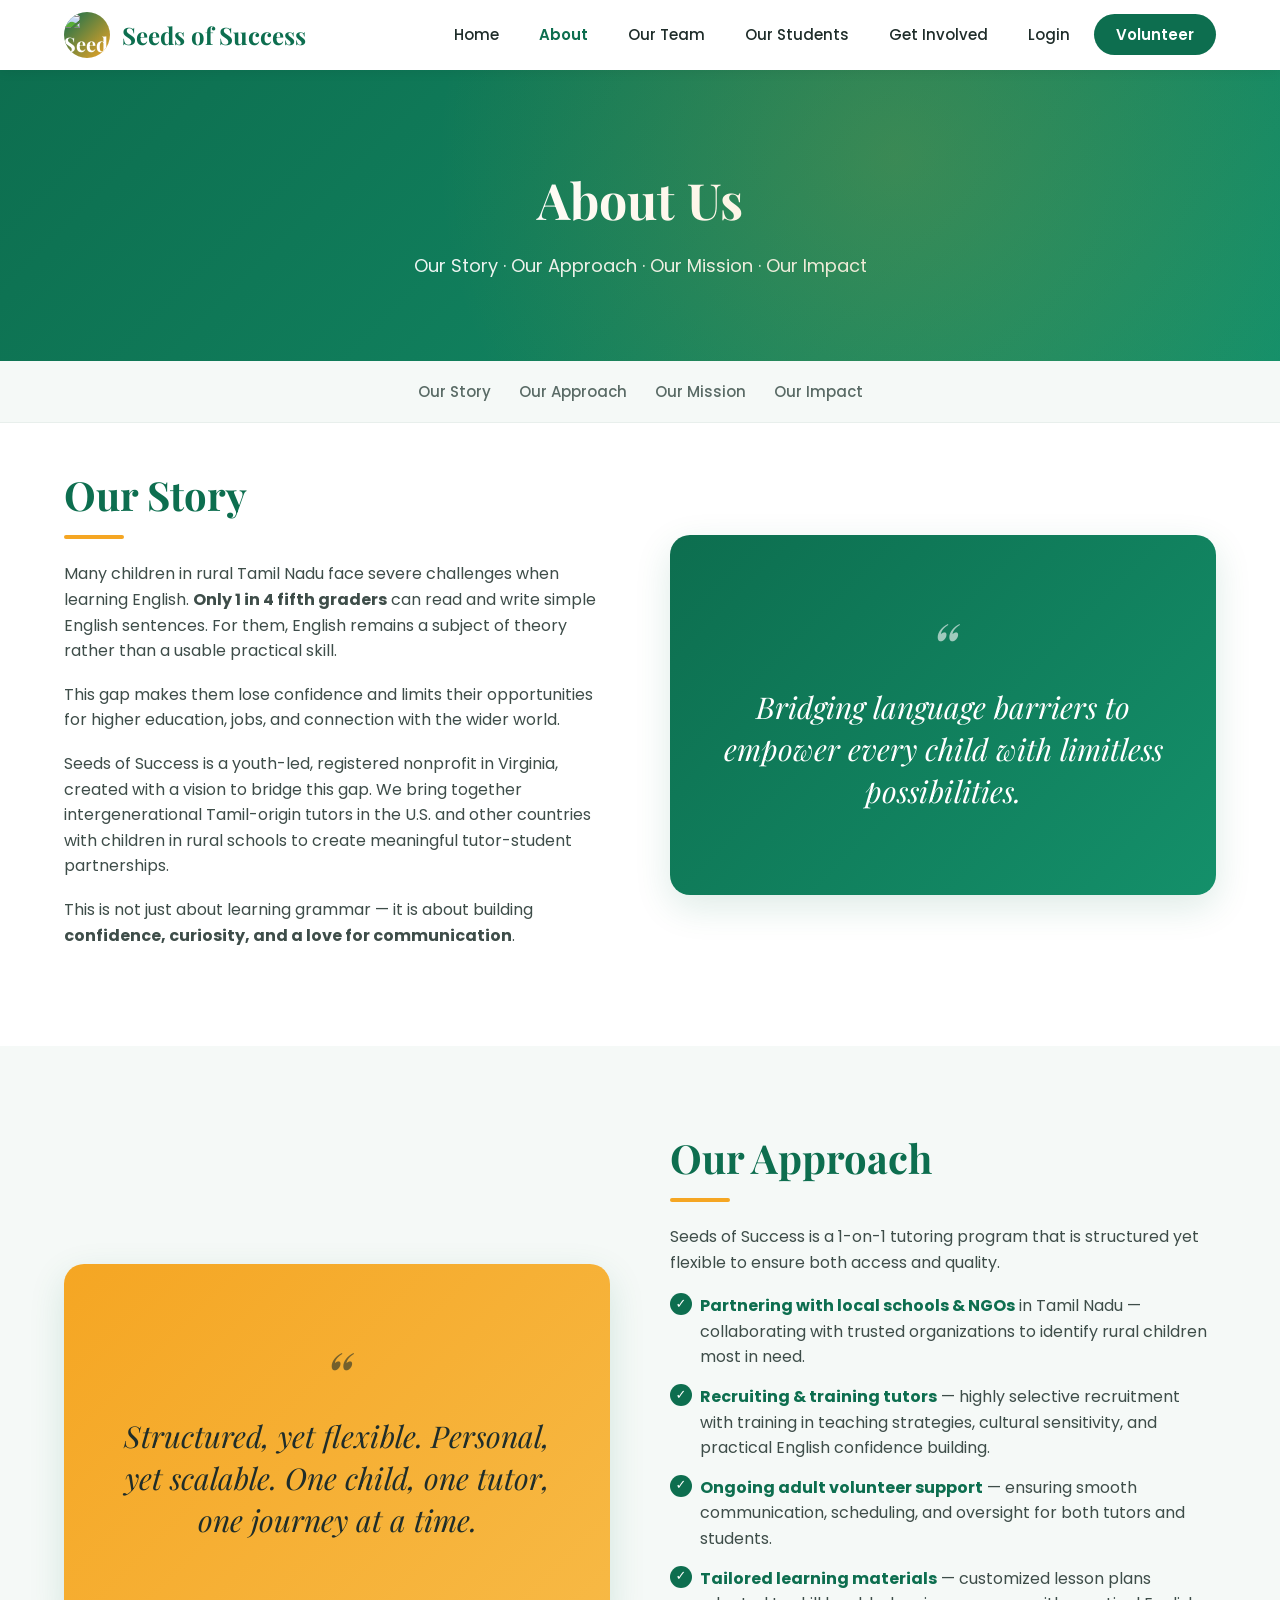
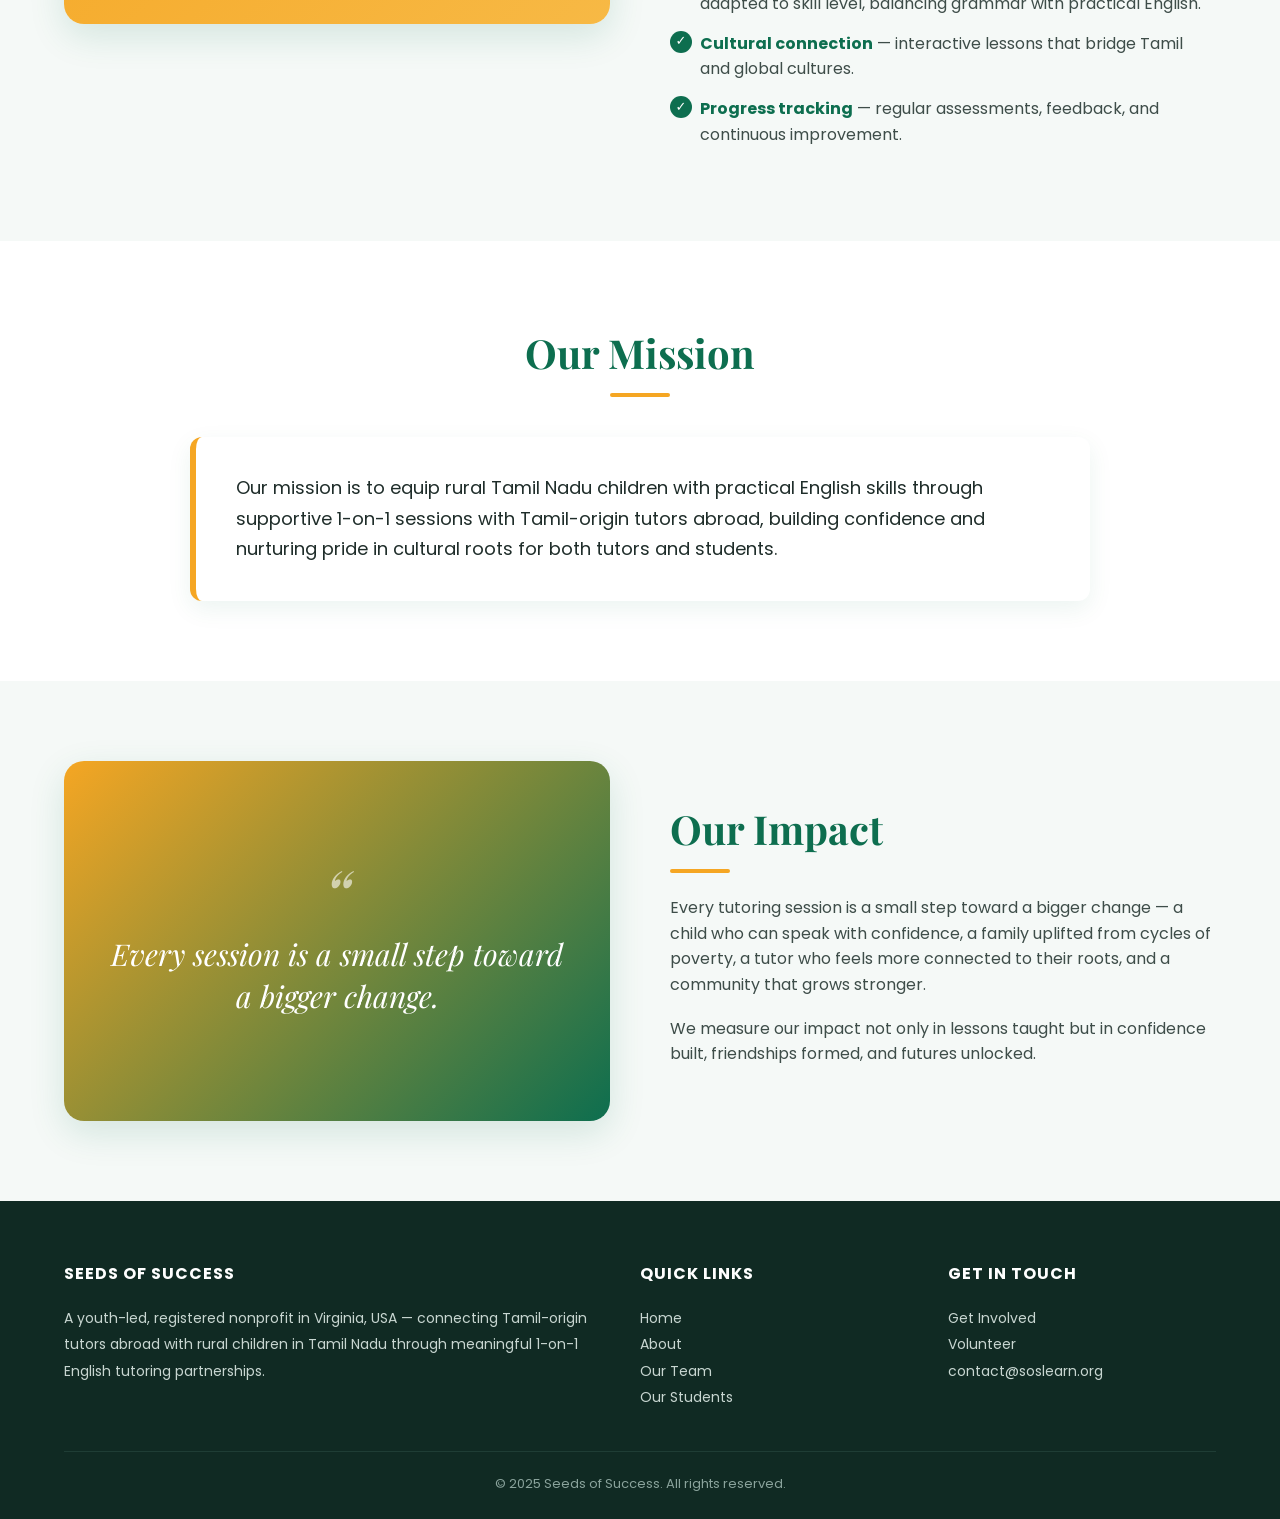
==== about.html @ 5fe18512 "Refactor CSS structure and improve responsive UI" ====
<!DOCTYPE html>
<html lang="en">
<head>
  <meta charset="UTF-8" />
  <meta name="viewport" content="width=device-width, initial-scale=1.0" />
  <link rel="icon" type="image/jpeg" href="Images/SeedsOfSuccess_pic.jpeg" />
  <title>About | Seeds of Success</title>
  <link rel="preconnect" href="https://fonts.googleapis.com" />
  <link rel="preconnect" href="https://fonts.gstatic.com" crossorigin />
  <link href="https://fonts.googleapis.com/css2?family=Playfair+Display:wght@600;700&family=Poppins:wght@300;400;500;600;700&display=swap" rel="stylesheet" />

  <link rel="stylesheet" href="css/common.css" />
  <link rel="stylesheet" href="css/about.css" /></head>

<body>

  <!-- ============== HEADER ============== -->
  <header class="site-header">
    <div class="container nav-wrap">
      <a href="index.html" class="brand">
        <img src="Images/SeedsOfSuccess_pic.jpeg" alt="Seeds of Success logo" class="brand-mark" />
        <span>Seeds of Success</span>
      </a>
      <button class="hamburger" id="hamburger" aria-label="Open menu">
        <span></span><span></span><span></span>
      </button>
      <ul class="nav-links" id="navLinks">
        <li><a href="index.html">Home</a></li>
        <li><a href="about.html" class="active">About</a></li>
        <li><a href="ourteam.html">Our Team</a></li>
        <li><a href="ourstudents.html">Our Students</a></li>
        <li><a href="getinvolved.html">Get Involved</a></li>
        <li><a href="login.html">Login</a></li>
        <li><a href="volunteer.html" class="nav-cta">Volunteer</a></li>
      </ul>
    </div>
  </header>

  <!-- ============== PAGE HERO ============== -->
  <section class="page-hero">
    <div class="container page-hero-inner">
      <h1>About Us</h1>
      <p>Our Story · Our Approach · Our Mission · Our Impact</p>
    </div>
  </section>

  <!-- ============== QUICK NAV ============== -->
  <nav class="quick-links">
  <ul>
    <li><a href="#story">Our Story</a></li>
    <li><a href="#approach">Our Approach</a></li>
    <li><a href="#mission">Our Mission</a></li>
    <li><a href="#impact">Our Impact</a></li>
  </ul>
</nav>

  <!-- ============== OUR STORY ============== -->
  <section class="section" id="story">
    <div class="container">
      <div class="section-grid">
        <div class="section-content">
          <h2>Our Story</h2>
          <div class="lead"></div>
          <p>Many children in rural Tamil Nadu face severe challenges when learning English. <strong>Only 1 in 4 fifth graders</strong> can read and write simple English sentences. For them, English remains a subject of theory rather than a usable practical skill.</p>
          <p>This gap makes them lose confidence and limits their opportunities for higher education, jobs, and connection with the wider world.</p>
          <p>Seeds of Success is a youth-led, registered nonprofit in Virginia, created with a vision to bridge this gap. We bring together intergenerational Tamil-origin tutors in the U.S. and other countries with children in rural schools to create meaningful tutor-student partnerships.</p>
          <p>This is not just about learning grammar — it is about building <strong>confidence, curiosity, and a love for communication</strong>.</p>
        </div>
        <div class="section-visual visual-story">
          <div class="quote">Bridging language barriers to empower every child with limitless possibilities.</div>
        </div>
      </div>
    </div>
  </section>

  <!-- ============== OUR APPROACH ============== -->
  <section class="section section-soft" id="approach">
    <div class="container">
      <div class="section-grid reverse">
        <div class="section-content">
          <h2>Our Approach</h2>
          <div class="lead"></div>
          <p>Seeds of Success is a 1-on-1 tutoring program that is structured yet flexible to ensure both access and quality.</p>
          <ul>
            <li><strong>Partnering with local schools & NGOs</strong> in Tamil Nadu — collaborating with trusted organizations to identify rural children most in need.</li>
            <li><strong>Recruiting & training tutors</strong> — highly selective recruitment with training in teaching strategies, cultural sensitivity, and practical English confidence building.</li>
            <li><strong>Ongoing adult volunteer support</strong> — ensuring smooth communication, scheduling, and oversight for both tutors and students.</li>
            <li><strong>Tailored learning materials</strong> — customized lesson plans adapted to skill level, balancing grammar with practical English.</li>
            <li><strong>Cultural connection</strong> — interactive lessons that bridge Tamil and global cultures.</li>
            <li><strong>Progress tracking</strong> — regular assessments, feedback, and continuous improvement.</li>
          </ul>
        </div>
        <div class="section-visual visual-approach">
          <div class="quote">Structured, yet flexible. Personal, yet scalable. One child, one tutor, one journey at a time.</div>
        </div>
      </div>
    </div>
  </section>

  <!-- ============== OUR MISSION ============== -->
  <section class="section" id="mission">
    <div class="container">
      <div style="text-align:center; margin-bottom: 40px;">
        <h2 style="font-family: 'Playfair Display', serif; font-size: clamp(28px, 4vw, 40px); color:#0d6e4f; margin-bottom: 8px;">Our Mission</h2>
        <div style="width:60px; height:4px; background:#f5a623; border-radius:2px; margin: 0 auto 22px;"></div>
      </div>
      <div class="mission-box">
        <p>Our mission is to equip rural Tamil Nadu children with practical English skills through supportive 1-on-1 sessions with Tamil-origin tutors abroad, building confidence and nurturing pride in cultural roots for both tutors and students.</p>
      </div>
    </div>
  </section>

  <!-- ============== OUR IMPACT ============== -->
  <section class="section section-soft" id="impact">
    <div class="container">
      <div class="section-grid">
        <div class="section-visual visual-impact">
          <div class="quote">Every session is a small step toward a bigger change.</div>
        </div>
        <div class="section-content">
          <h2>Our Impact</h2>
          <div class="lead"></div>
          <p>Every tutoring session is a small step toward a bigger change — a child who can speak with confidence, a family uplifted from cycles of poverty, a tutor who feels more connected to their roots, and a community that grows stronger.</p>
          <p>We measure our impact not only in lessons taught but in confidence built, friendships formed, and futures unlocked.</p>
        </div>
      </div>
    </div>
  </section>

  <!-- ============== FOOTER ============== -->
  <footer class="site-footer">
    <div class="container">
      <div class="footer-grid">
        <div>
          <h4>Seeds of Success</h4>
          <p>A youth-led, registered nonprofit in Virginia, USA — connecting Tamil-origin tutors abroad with rural children in Tamil Nadu through meaningful 1-on-1 English tutoring partnerships.</p>
        </div>
        <div>
          <h4>Quick Links</h4>
          <ul>
            <li><a href="index.html">Home</a></li>
            <li><a href="about.html">About</a></li>
            <li><a href="ourteam.html">Our Team</a></li>
            <li><a href="ourstudents.html">Our Students</a></li>
          </ul>
        </div>
        <div>
          <h4>Get In Touch</h4>
          <ul>
            <li><a href="getinvolved.html">Get Involved</a></li>
            <li><a href="volunteer.html">Volunteer</a></li>
            <li><a href="mailto:contact@soslearn.org">contact@soslearn.org</a></li>
          </ul>
        </div>
      </div>
      <div class="footer-bottom">
        © 2025 Seeds of Success. All rights reserved.
      </div>
    </div>
  </footer>

  <script src="js/common.js"></script>

</body>
</html>
---- css/common.css ----
/* ============================================================
   Seeds of Success — Common CSS
   Shared reset, typography, layout, navbar, footer, buttons,
   forms, animations and responsive navigation.
   ============================================================ */

/* Reset & base */
* { margin: 0; padding: 0; box-sizing: border-box; }
html { scroll-behavior: smooth; }
body {
  margin: 0;
  padding-top: 70px;
  font-family: 'Poppins', system-ui, -apple-system, sans-serif;
  color: #1f2d2a;
  background: #ffffff;
  line-height: 1.6;
  -webkit-font-smoothing: antialiased;
  /*animation: pageFadeIn 0.35s ease both;*/
}
img { max-width: 100%; display: block; }
a { text-decoration: none; color: inherit; }
button, input, select, textarea { font-family: inherit; }

/* Layout */
.container {
  width: 100%;
  max-width: 1200px;
  margin: 0 auto;
  padding: 0 24px;
}
.section { padding: 80px 0; }
.section-soft { background: #f5f9f7; }
.two-col { display: grid; grid-template-columns: 1fr 1fr; gap: 24px; }

/* Section titles */
.section-title,
.role-title {
  text-align: center;
  margin-bottom: 50px;
}
.section-title h2,
.role-title h2 {
  font-family: 'Playfair Display', serif;
  font-size: clamp(28px, 4vw, 40px);
  color: #0d6e4f;
  margin-bottom: 12px;
}
.section-title p,
.role-title p {
  color: #5a6b66;
  max-width: 600px;
  margin: 0 auto;
  font-size: 17px;
}
.section-title::after,
.role-title::after {
  content: "";
  display: block;
  width: 60px;
  height: 4px;
  background: #f5a623;
  margin: 18px auto 0;
  border-radius: 2px;
}

/* Fixed header / navbar */
.site-header {
  position: fixed !important;
  top: 0;
  left: 0;
  right: 0;
  width: 100%;
  height: 70px;
  z-index: 9999;
  background: #ffffff;
  box-shadow: 0 2px 12px rgba(0, 0, 0, 0.06);
}
.nav-wrap {
  height: 70px;
  display: flex;
  align-items: center;
  justify-content: space-between;
}
.brand {
  display: flex;
  align-items: center;
  gap: 12px;
  font-family: 'Playfair Display', serif;
  font-weight: 700;
  font-size: 24px;
  color: #0d6e4f;
}
.brand-mark {
  width: 46px;
  height: 46px;
  border-radius: 50%;
  background: linear-gradient(135deg, #0d6e4f, #f5a623);
  display: flex;
  align-items: center;
  justify-content: center;
  color: #fff;
  font-size: 20px;
  font-weight: 700;
  object-fit: cover;
}
.nav-links {
  display: flex;
  gap: 8px;
  list-style: none;
  align-items: center;
}
.nav-links a {
  padding: 10px 16px;
  font-weight: 500;
  font-size: 15px;
  color: #1f2d2a;
  border-radius: 8px;
  transition: all 0.25s ease;
}
.nav-links a:hover { background: #f5f9f7; color: #0d6e4f; }
.nav-links a.active { color: #0d6e4f; font-weight: 600; }
.nav-cta {
  background: #0d6e4f;
  color: #fff !important;
  padding: 10px 22px !important;
  border-radius: 30px !important;
  font-weight: 600 !important;
}
.nav-cta:hover { background: #0a5239 !important; color: #fff !important; }

/* Hamburger */
.hamburger {
  display: none;
  flex-direction: column;
  gap: 5px;
  background: none;
  border: none;
  cursor: pointer;
  padding: 8px;
}
.hamburger span {
  display: block;
  width: 26px;
  height: 3px;
  background: #0d6e4f;
  border-radius: 2px;
  transition: all 0.3s ease;
}
.hamburger.open span:nth-child(1) { transform: translateY(8px) rotate(45deg); }
.hamburger.open span:nth-child(2) { opacity: 0; }
.hamburger.open span:nth-child(3) { transform: translateY(-8px) rotate(-45deg); }

/* Buttons */
.btn {
  display: inline-block;
  padding: 14px 32px;
  border-radius: 30px;
  font-weight: 600;
  font-size: 15px;
  transition: all 0.25s ease;
  border: none;
  cursor: pointer;
}

.btn-dark { background: #0d6e4f; color: #fff; }
.btn-dark:hover { background: #0a5239; transform: translateY(-2px); }
.btn-amber { background: #f5a623; color: #1f2d2a; }
.btn-amber:hover { background: #e29515; transform: translateY(-2px); }
.btn-donate { background: #f5a623; color: #1f2d2a; padding: 14px 36px; border-radius: 30px; font-weight: 600; font-size: 15px; border: none; cursor: pointer; transition: all 0.25s ease; }
.btn-donate:hover { background: #e29515; transform: translateY(-2px); }
.btn-donate-outline { background: transparent; color: #0d6e4f; border: 2px solid #0d6e4f; padding: 12px 32px; border-radius: 30px; font-weight: 600; font-size: 15px; cursor: pointer; transition: all 0.25s ease; font-family: inherit; }
.btn-donate-outline:hover { background: #0d6e4f; color: #fff; }
.btn.back-home { display: inline-block; text-decoration: none; text-align: center; }

/* Forms */
.form-group { margin-bottom: 18px; }
.form-group label,
.vol-group label {
  display: block;
  font-size: 14px;
  font-weight: 500;
  color: #1f2d2a;
  margin-bottom: 6px;
}
.form-group input,
.form-group select,
.form-group textarea,
.vol-group input,
.vol-group select,
.vol-group textarea {
  width: 100%;
  padding: 12px 14px;
  border: 1.5px solid #d8e2dd;
  border-radius: 10px;
  font-size: 15px;
  font-family: inherit;
  color: #1f2d2a;
  background: #ffffff;
  transition: all 0.2s ease;
}
.form-group textarea,
.vol-group textarea { min-height: 90px; resize: vertical; }
.form-group input:focus,
.form-group select:focus,
.form-group textarea:focus,
.vol-group input:focus,
.vol-group select:focus,
.vol-group textarea:focus {
  outline: none;
  border-color: #0d6e4f;
  box-shadow: 0 0 0 3px rgba(13,110,79,0.10);
}
.form-row,
.vol-row { display: grid; grid-template-columns: 1fr 1fr; gap: 14px; }
.note {
  background: #fff8eb;
  border-left: 4px solid #f5a623;
  padding: 12px 16px;
  border-radius: 8px;
  font-size: 14px;
  color: #5a4a25;
  margin: 16px 0;
}

/* Page hero */
.page-hero {
  background: linear-gradient(135deg, #0d6e4f, #14906a);
  color: #fff;
  padding: 90px 0 80px;
  text-align: center;
  position: relative;
  overflow: hidden;
}
.page-hero::after {
  content: "";
  position: absolute;
  inset: 0;
  background: radial-gradient(circle at 70% 30%, rgba(245,166,35,0.18), transparent 50%);
}
.page-hero-inner { position: relative; }
.page-hero h1 {
  font-family: 'Playfair Display', serif;
  font-size: clamp(34px, 5vw, 50px);
  margin-bottom: 12px;
}
.page-hero p { font-size: 18px; opacity: 0.92; }
section[id] { scroll-margin-top: 90px; }

/* Footer */
.site-footer {
  background: #102a23;
  color: #c8d6d1;
  padding: 60px 0 24px;
}
.footer-grid {
  display: grid;
  grid-template-columns: 2fr 1fr 1fr;
  gap: 40px;
  margin-bottom: 40px;
}
.footer-grid h4 {
  color: #fff;
  font-size: 16px;
  margin-bottom: 18px;
  letter-spacing: 1px;
  text-transform: uppercase;
}
.footer-grid p,
.footer-grid a,
.footer-grid li { font-size: 14px; line-height: 1.9; }
.footer-grid a:hover { color: #f5a623; }
.footer-grid ul { list-style: none; }
.footer-bottom {
  border-top: 1px solid #1f3d35;
  padding-top: 22px;
  text-align: center;
  font-size: 13px;
  color: #8aa39c;
}

/* Animations */
body.is-leaving { animation: pageFadeOut 0.25s ease forwards; }
@keyframes pageFadeIn {
  from { opacity: 0; transform: translateY(6px); }
  to   { opacity: 1; transform: translateY(0); }
}
@keyframes pageFadeOut {
  from { opacity: 1; transform: translateY(0); }
  to   { opacity: 0; transform: translateY(-6px); }
}
@media (prefers-reduced-motion: reduce) {
  body, body.is-leaving { animation: none !important; }
}

/* Responsive common */
@media (max-width: 992px) {
  .hamburger { display: flex; }
  .nav-links {
    position: fixed;
    top: 70px;
    right: -100%;
    width: 280px;
    height: calc(100vh - 70px);
    background: #ffffff;
    box-shadow: -5px 0 20px rgba(0,0,0,0.1);
    display: flex;
    flex-direction: column;
    align-items: flex-start;
    gap: 0;
    padding: 20px;
    transition: right 0.35s ease;
    z-index: 9998;
  }
  .nav-links.active,
  .nav-links.show { right: 0; }
  .nav-links li { width: 100%; }
  .nav-links a {
    display: block;
    width: 100%;
    padding: 14px 10px;
    border-bottom: 1px solid #eee;
  }
  .nav-cta { margin-top: 15px; text-align: center; }
  .footer-grid { grid-template-columns: 1fr 1fr; }
  .two-col { grid-template-columns: 1fr; }
}
@media (max-width: 768px) {
  .footer-grid { grid-template-columns: 1fr; text-align: center; }
  .form-row,
  .vol-row { grid-template-columns: 1fr; }
}


::view-transition-old(root),
::view-transition-new(root) {
    animation-duration: 450ms;
    animation-timing-function: cubic-bezier(.22, 1, .36, 1);
}

::view-transition-old(root) {
    animation-name: fade-out;
}

::view-transition-new(root) {
    animation-name: fade-in;
}

@keyframes fade-out {
    from {
        opacity: 1;
        transform: translateY(0);
    }
    to {
        opacity: 0;
        transform: translateY(-12px);
    }
}

@keyframes fade-in {
    from {
        opacity: 0;
        transform: translateY(12px);
    }
    to {
        opacity: 1;
        transform: translateY(0);
    }
}

@media (max-width: 1200px) {

  .nav-wrap{
      height:70px;
  }

  .brand{
      display:flex;
      align-items:center;
      gap:10px;
      flex:1;
      min-width:0;
  }

  .brand-mark{
      width:42px;
      height:42px;
      flex-shrink:0;
  }

  .brand span{
      font-size:18px;
      font-weight:700;
      white-space:nowrap;
      overflow:hidden;
      text-overflow:ellipsis;
      line-height:1;
  }

  .hamburger{
      margin-left:12px;
      flex-shrink:0;
  }

}
---- css/about.css ----
/* ============================================================
   Seeds of Success — about.css
   Page-specific styles only
   ============================================================ */

/* Quick links bar */
.quick-links {
  background: #f5f9f7;
  border-bottom: 1px solid #e8efec;
  position: sticky;
  top: 70px;
  z-index: 999;
  overflow-x: auto;
  overflow-y: hidden;
  scrollbar-width: none;
}

.quick-links::-webkit-scrollbar {
  display: none;
}

.quick-links ul {
  display: flex;
  align-items: center;
  justify-content: center;
  gap: 28px;
  list-style: none;
  padding: 18px 24px;
  min-width: max-content;
}

.quick-links a {
  font-weight: 500;
  color: #5a6b66;
  transition: color 0.2s;
  font-size: 15px;
  white-space: nowrap;
}

.quick-links a:hover {
  color: #0d6e4f;
}

/* Story spacing */
#story {
  padding-top: 40px !important;
  margin-top: 0 !important;
}

/* Grid sections */
.section-grid {
  display: grid;
  grid-template-columns: 1fr 1fr;
  gap: 60px;
  align-items: center;
}

.section-grid.reverse {
  direction: rtl;
}

.section-grid.reverse > * {
  direction: ltr;
}

.section-content h2 {
  font-family: "Playfair Display", serif;
  font-size: clamp(28px, 4vw, 40px);
  color: #0d6e4f;
  margin-bottom: 8px;
}

.section-content .lead {
  width: 60px;
  height: 4px;
  background: #f5a623;
  border-radius: 2px;
  margin-bottom: 22px;
}

.section-content p {
  color: #3e4d49;
  font-size: 16px;
  margin-bottom: 18px;
}

.section-content ul {
  list-style: none;
  margin-top: 16px;
}

.section-content ul li {
  position: relative;
  padding-left: 30px;
  margin-bottom: 14px;
  color: #3e4d49;
}

.section-content ul li::before {
  content: "✓";
  position: absolute;
  left: 0;
  top: 0;
  color: #ffffff;
  background: #0d6e4f;
  width: 22px;
  height: 22px;
  border-radius: 50%;
  display: flex;
  align-items: center;
  justify-content: center;
  font-size: 13px;
  font-weight: 700;
}

.section-content ul li strong {
  color: #0d6e4f;
}

/* Visual blocks */
.section-visual {
  position: relative;
  border-radius: 20px;
  min-height: 360px;
  overflow: hidden;
  box-shadow: 0 12px 36px rgba(13, 110, 79, 0.14);
  display: flex;
  align-items: center;
  justify-content: center;
  color: #fff;
  text-align: center;
  padding: 40px;
}

.visual-story {
  background: linear-gradient(135deg, #0d6e4f, #14906a);
}

.visual-approach {
  background: linear-gradient(135deg, #f5a623, #f7b945);
  color: #1f2d2a;
}

.visual-mission {
  background: linear-gradient(135deg, #102a23, #0d6e4f);
}

.visual-impact {
  background: linear-gradient(135deg, #f5a623, #0d6e4f);
}

.section-visual .quote {
  font-family: "Playfair Display", serif;
  font-size: clamp(22px, 3vw, 30px);
  line-height: 1.4;
  font-style: italic;
}

.section-visual .quote::before {
  content: "“";
  display: block;
  font-size: 70px;
  line-height: 0.8;
  margin-bottom: 12px;
  opacity: 0.6;
}

/* Mission */
.mission-box {
  background: #ffffff;
  border-left: 6px solid #f5a623;
  padding: 36px 40px;
  border-radius: 12px;
  box-shadow: 0 8px 24px rgba(13, 110, 79, 0.08);
  max-width: 900px;
  margin: 0 auto;
}

.mission-box p {
  font-size: 18px;
  color: #1f2d2a;
  line-height: 1.7;
}

/* Tablet */
@media (max-width: 960px) {
  .section-grid {
    grid-template-columns: 1fr;
    gap: 40px;
  }

  .section-grid.reverse {
    direction: ltr;
  }
}

/* Mobile */
@media (max-width: 768px) {

  .quick-links {
    position: static !important;
    padding: 12px 0;
  }

  .quick-links ul {
    display: flex;
    flex-wrap: wrap;          /* <-- This is the important change */
    justify-content: center;
    gap: 12px 20px;
    padding: 0 16px;
    min-width: auto;
  }

  .quick-links a {
    font-size: 14px;
    white-space: nowrap;
  }

  #story {
    padding-top: 30px;
  }

  .mission-box {
    padding: 28px 22px;
  }
}
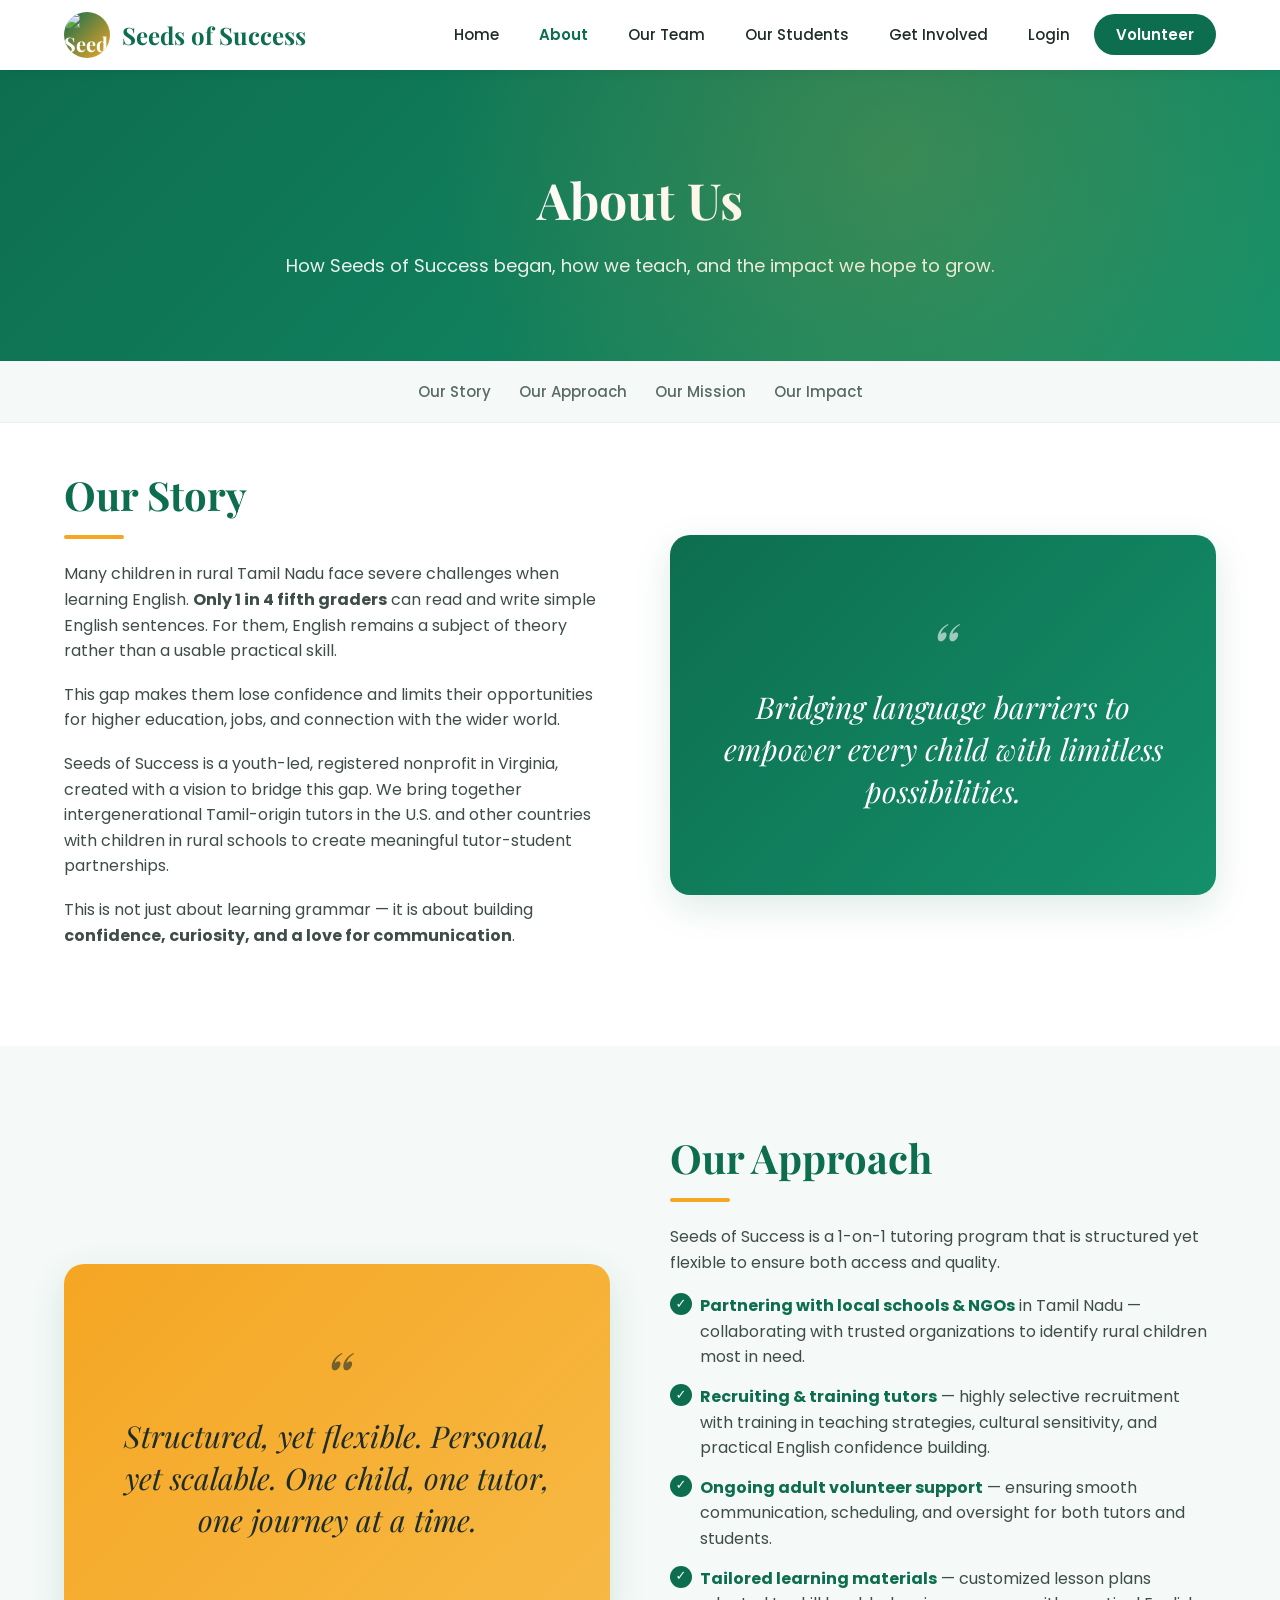
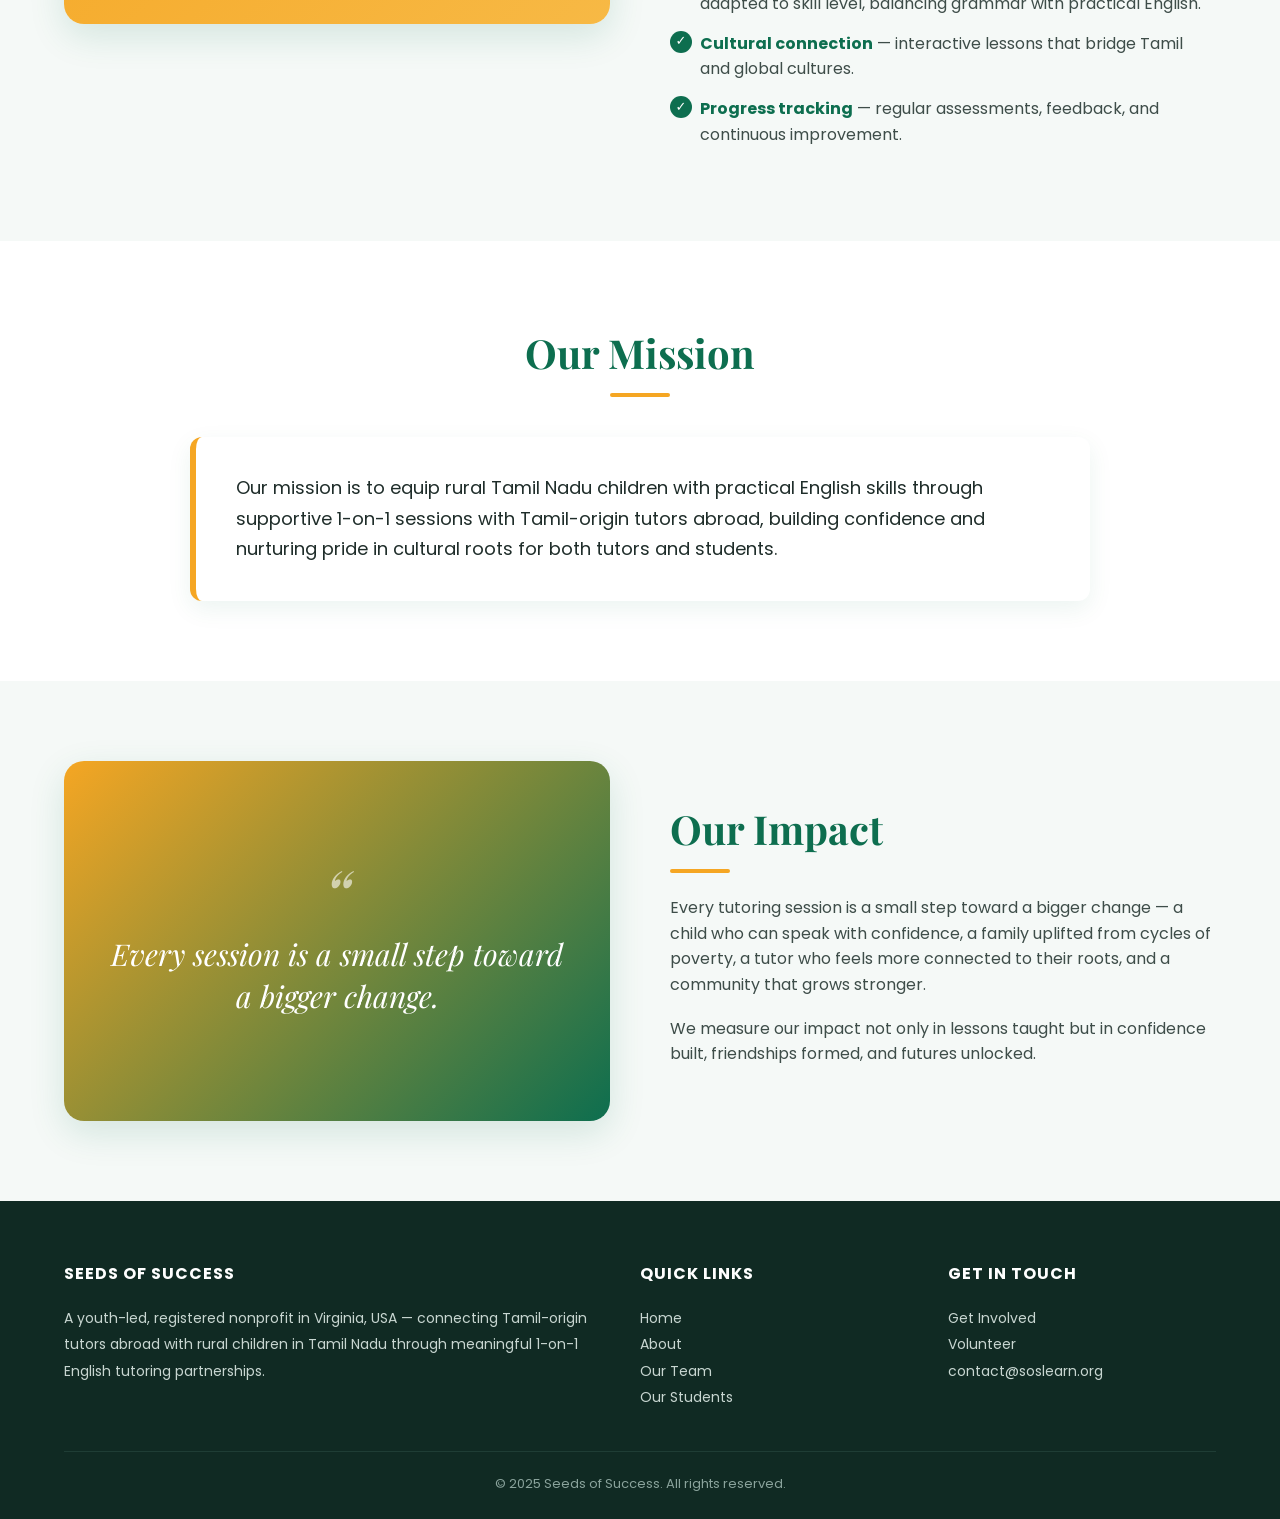
==== commit 27a3409e: "Fix Phase 1 QA test failures and validation issues" ====
--- a/about.html
+++ b/about.html
@@ -1,4 +1,4 @@
-<!DOCTYPE html>
+﻿<!DOCTYPE html>
 <html lang="en">
 <head>
   <meta charset="UTF-8" />
@@ -40,7 +40,7 @@
   <section class="page-hero">
     <div class="container page-hero-inner">
       <h1>About Us</h1>
-      <p>Our Story · Our Approach · Our Mission · Our Impact</p>
+      <p>How Seeds of Success began, how we teach, and the impact we hope to grow.</p>
     </div>
   </section>
 
@@ -161,5 +161,10 @@
 
   <script src="js/common.js"></script>
 
+
+<div class="page-loader" id="pageLoader">
+    <img src="Images/SeedsOfSuccess_pic.jpeg" alt="">
+    <div class="loader-spinner"></div>
+</div>
 </body>
 </html>
--- a/css/common.css
+++ b/css/common.css
@@ -401,4 +401,85 @@
       flex-shrink:0;
   }
 
+}
+
+.custom-alert {
+  position: fixed;
+  inset: 0;
+  background: rgba(0,0,0,0.55);
+  display: none;
+  align-items: center;
+  justify-content: center;
+  z-index: 999999;
+}
+
+.custom-alert.show {
+  display: flex;
+}
+
+.custom-alert-box {
+  background: #ffffff;
+  color: #1f2d2a;
+  width: 90%;
+  max-width: 420px;
+  padding: 28px;
+  border-radius: 18px;
+  text-align: center;
+  box-shadow: 0 15px 40px rgba(0,0,0,0.2);
+}
+
+.custom-alert-box p {
+  font-size: 16px;
+  margin-bottom: 22px;
+}
+
+.custom-alert-box button {
+  background: #0d6e4f;
+  color: #fff;
+  border: none;
+  padding: 10px 28px;
+  border-radius: 30px;
+  font-weight: 600;
+  cursor: pointer;
+}
+
+
+/* Loading Overlay */
+.page-loader {
+  position: fixed;
+  inset: 0;
+  background: rgba(255,255,255,0.95);
+  display: flex;
+  flex-direction: column;
+  justify-content: center;
+  align-items: center;
+  z-index: 999999;
+  opacity: 0;
+  visibility: hidden;
+  transition: .25s;
+}
+
+.page-loader.show {
+  opacity: 1;
+  visibility: visible;
+}
+
+.page-loader img {
+  width: 90px;
+  margin-bottom: 15px;
+}
+
+.loader-spinner {
+  width: 45px;
+  height: 45px;
+  border: 4px solid #dfe9e5;
+  border-top: 4px solid #0d6e4f;
+  border-radius: 50%;
+  animation: spin .8s linear infinite;
+}
+
+@keyframes spin {
+  to {
+    transform: rotate(360deg);
+  }
 }
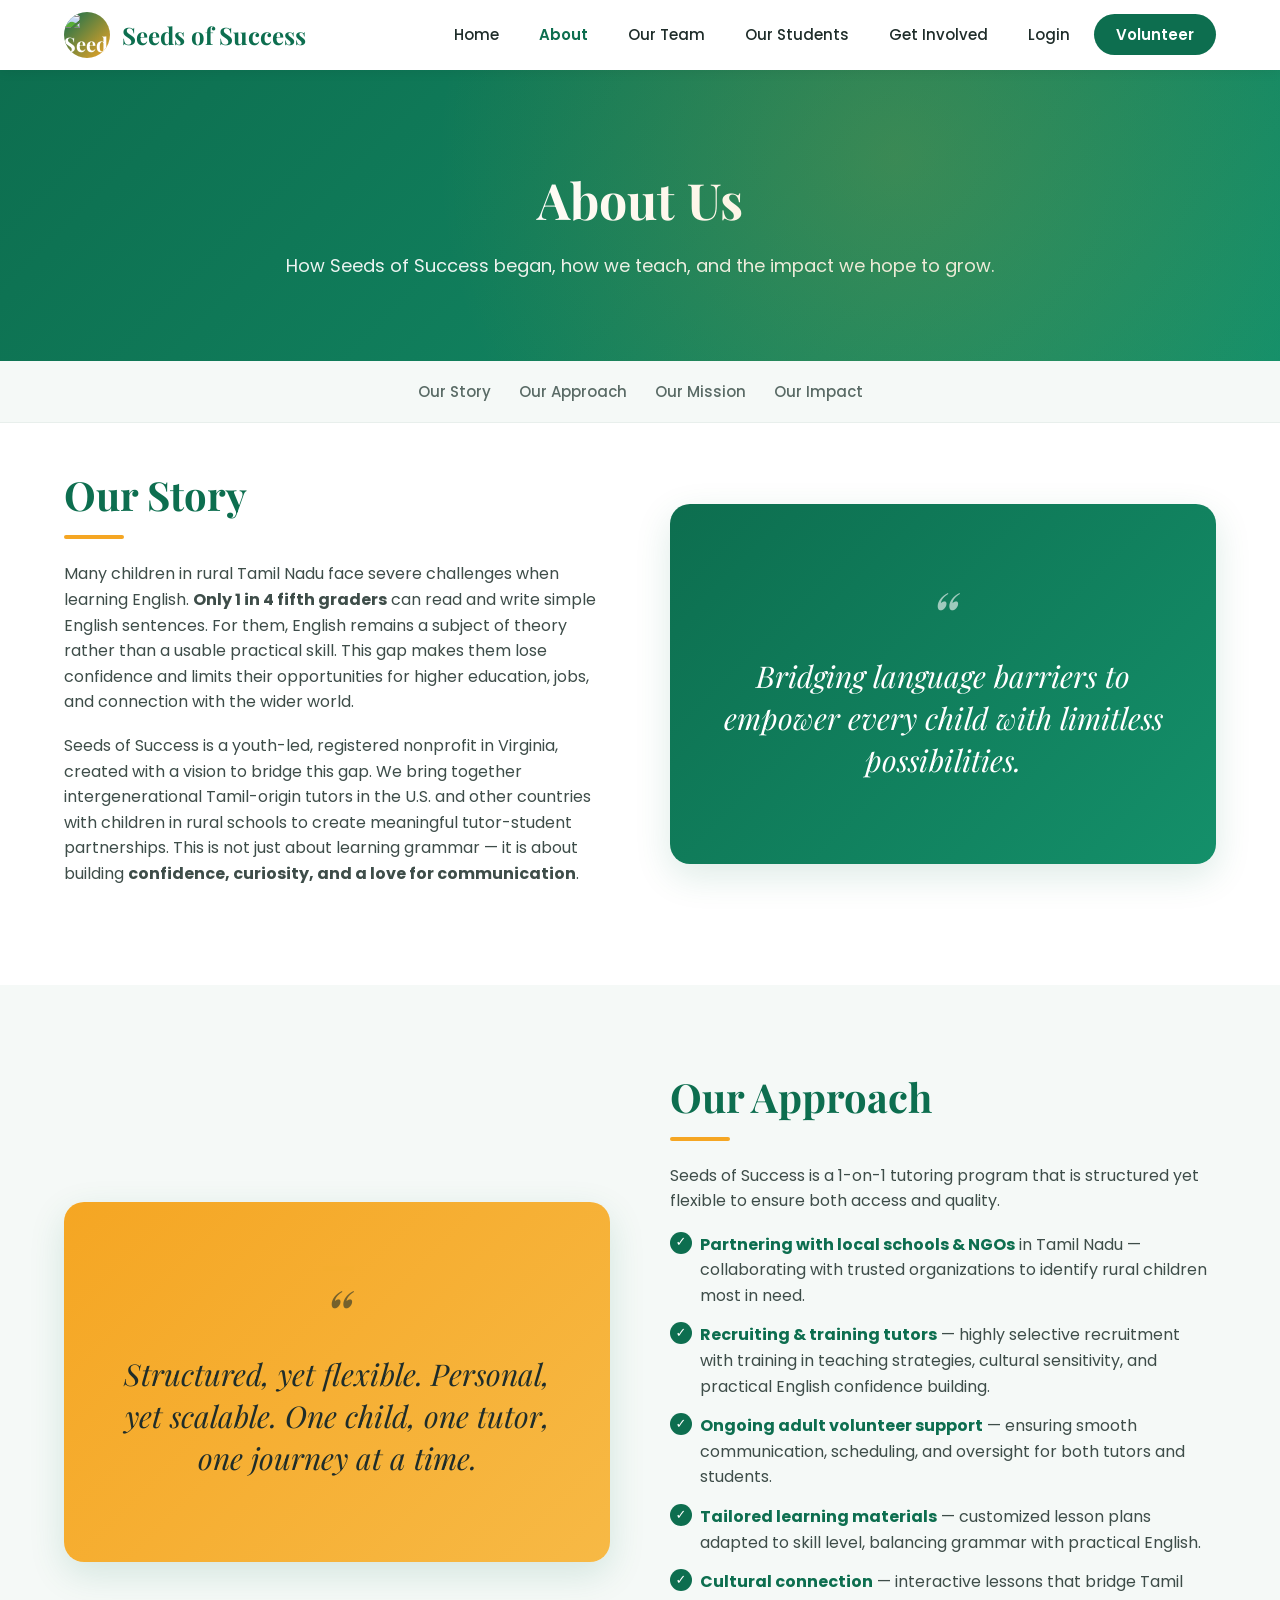
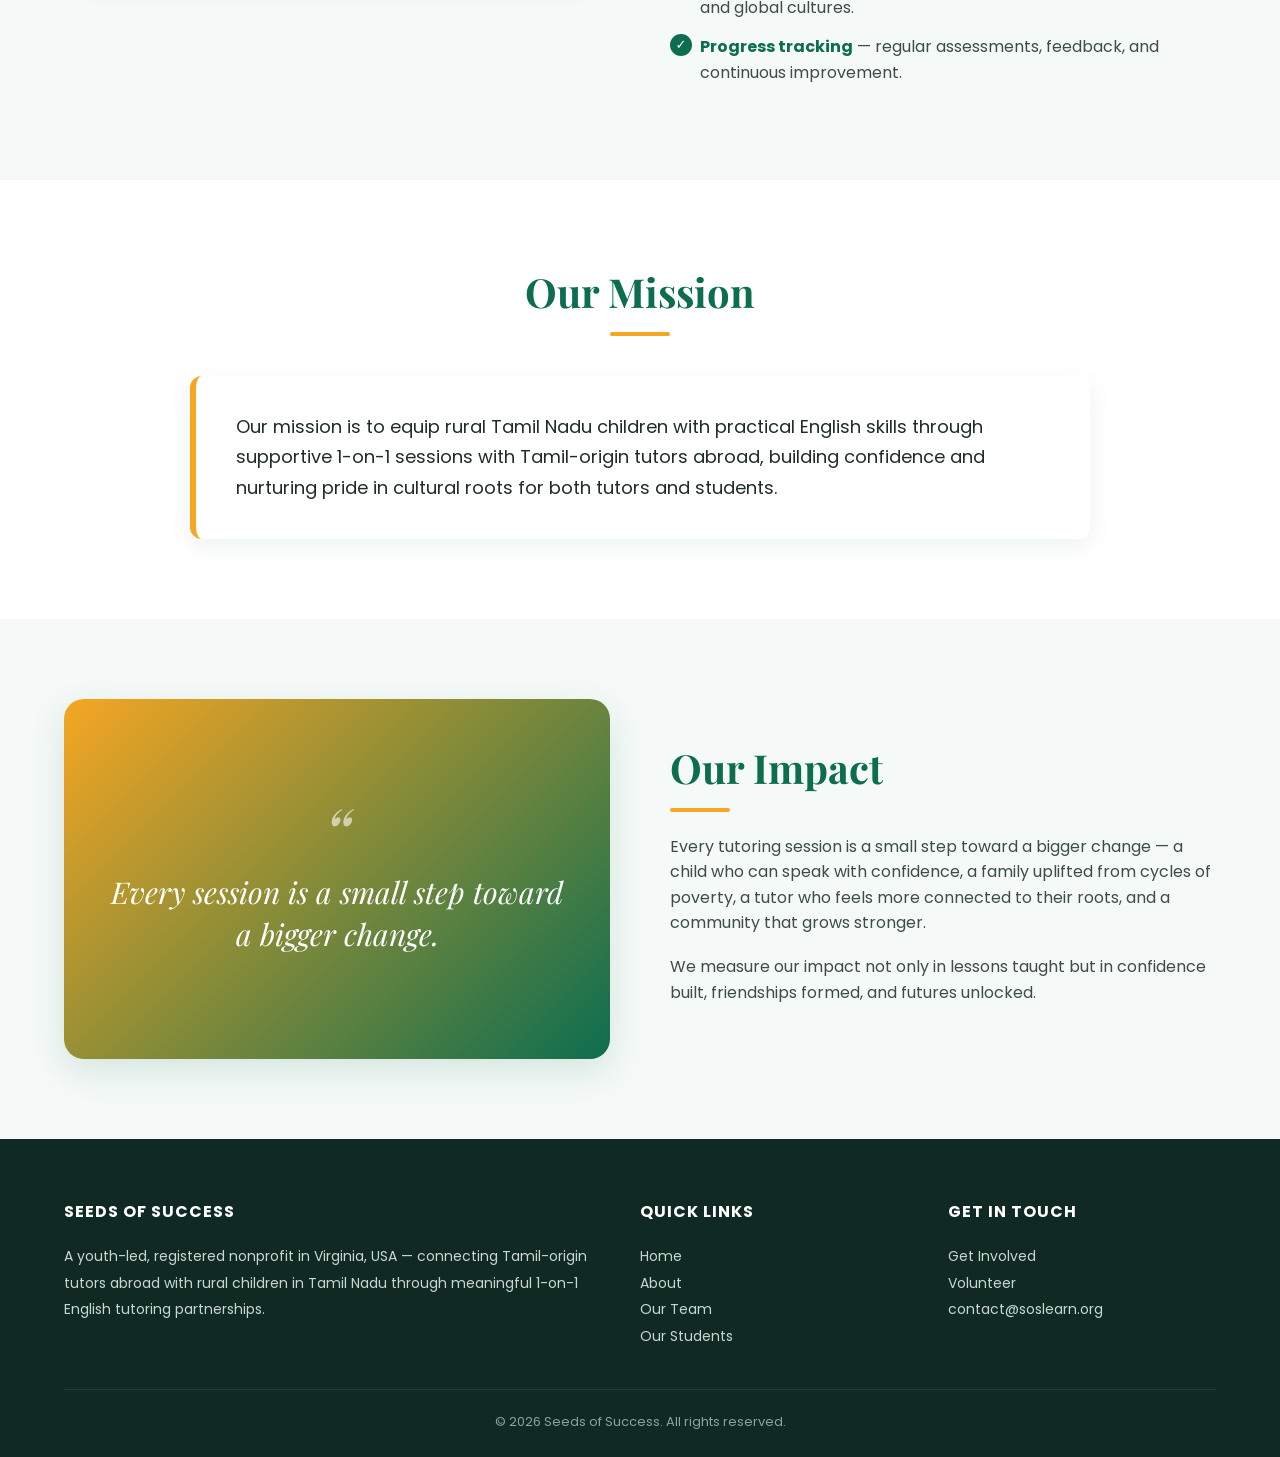
==== commit 42b8096d: "Volunteer n our story format changes" ====
--- a/about.html
+++ b/about.html
@@ -61,10 +61,10 @@
         <div class="section-content">
           <h2>Our Story</h2>
           <div class="lead"></div>
-          <p>Many children in rural Tamil Nadu face severe challenges when learning English. <strong>Only 1 in 4 fifth graders</strong> can read and write simple English sentences. For them, English remains a subject of theory rather than a usable practical skill.</p>
-          <p>This gap makes them lose confidence and limits their opportunities for higher education, jobs, and connection with the wider world.</p>
-          <p>Seeds of Success is a youth-led, registered nonprofit in Virginia, created with a vision to bridge this gap. We bring together intergenerational Tamil-origin tutors in the U.S. and other countries with children in rural schools to create meaningful tutor-student partnerships.</p>
-          <p>This is not just about learning grammar — it is about building <strong>confidence, curiosity, and a love for communication</strong>.</p>
+          <p>Many children in rural Tamil Nadu face severe challenges when learning English. <strong>Only 1 in 4 fifth graders</strong> can read and write simple English sentences. For them, English remains a subject of theory rather than a usable practical skill.
+           This gap makes them lose confidence and limits their opportunities for higher education, jobs, and connection with the wider world.</p>
+          <p>Seeds of Success is a youth-led, registered nonprofit in Virginia, created with a vision to bridge this gap. We bring together intergenerational Tamil-origin tutors in the U.S. and other countries with children in rural schools to create meaningful tutor-student partnerships.
+            This is not just about learning grammar — it is about building <strong>confidence, curiosity, and a love for communication</strong>.</p>
         </div>
         <div class="section-visual visual-story">
           <div class="quote">Bridging language barriers to empower every child with limitless possibilities.</div>
@@ -154,7 +154,7 @@
         </div>
       </div>
       <div class="footer-bottom">
-        © 2025 Seeds of Success. All rights reserved.
+        © 2026 Seeds of Success. All rights reserved.
       </div>
     </div>
   </footer>
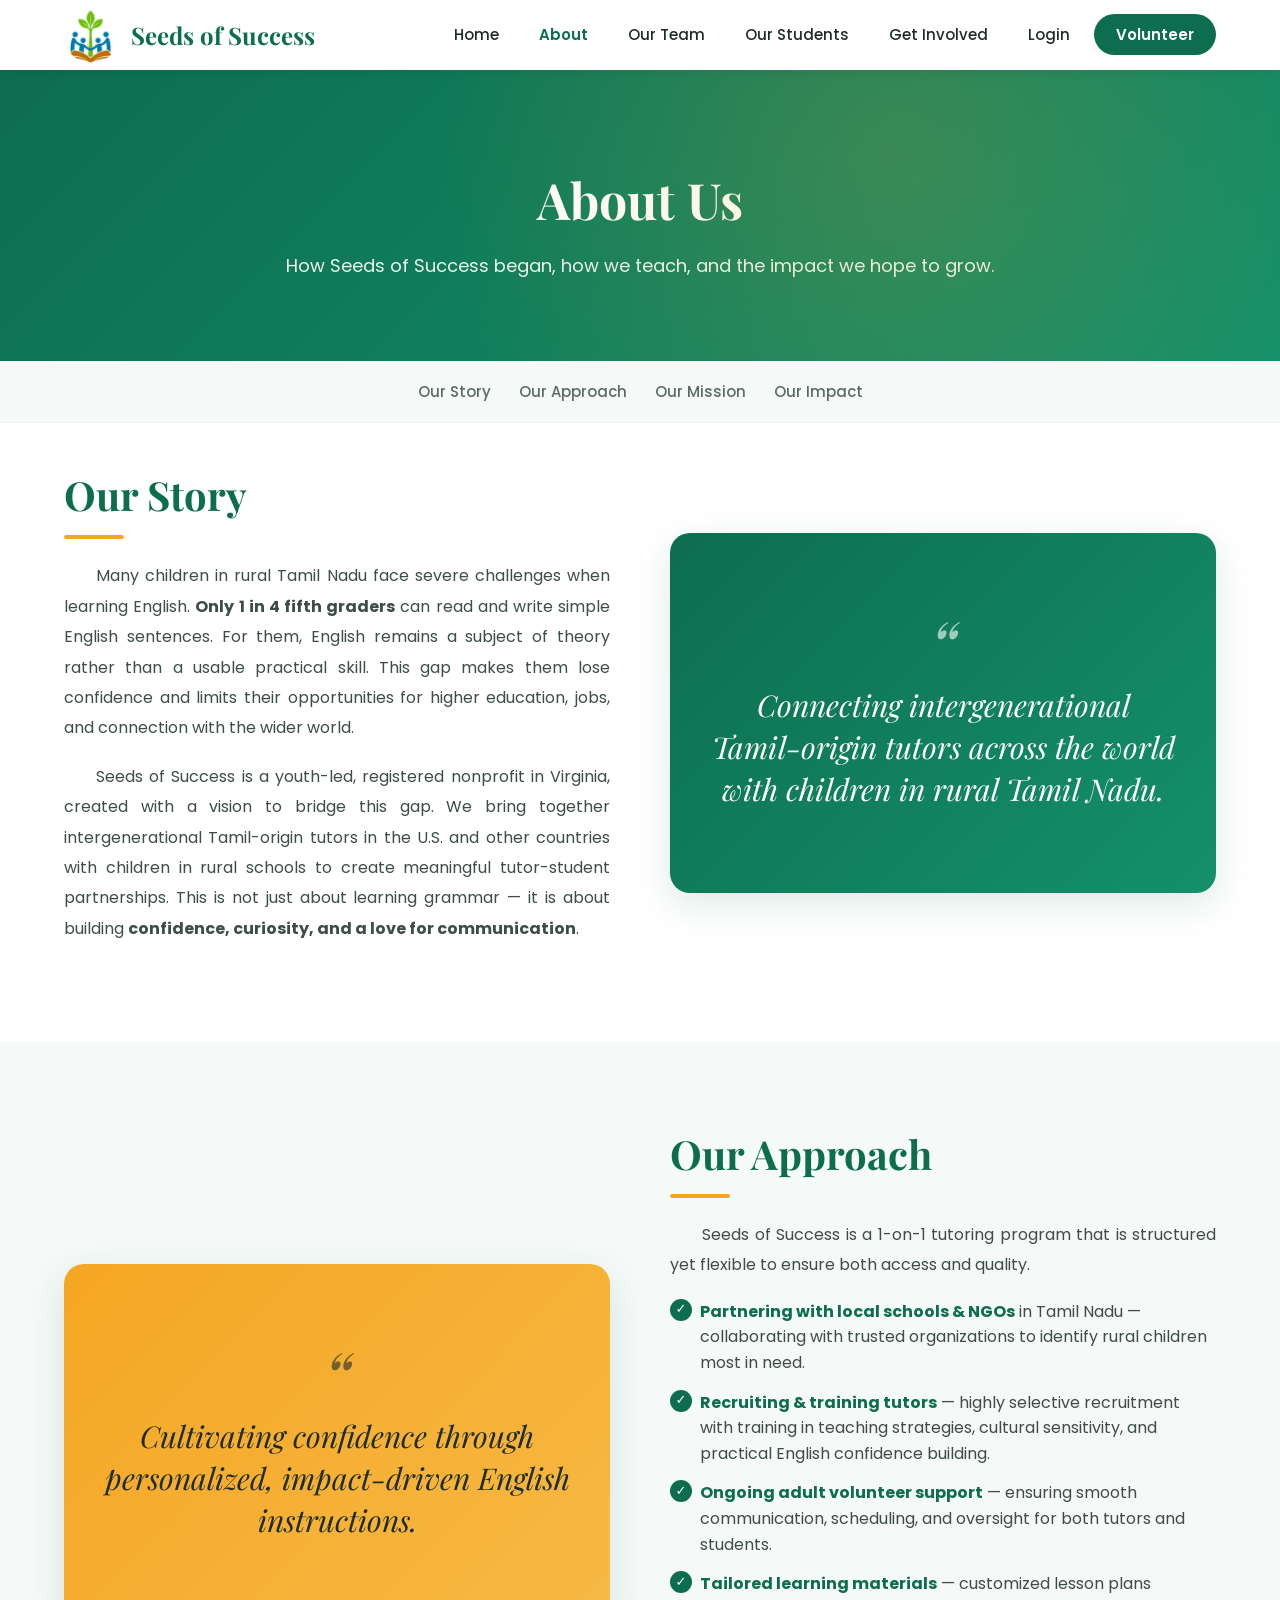
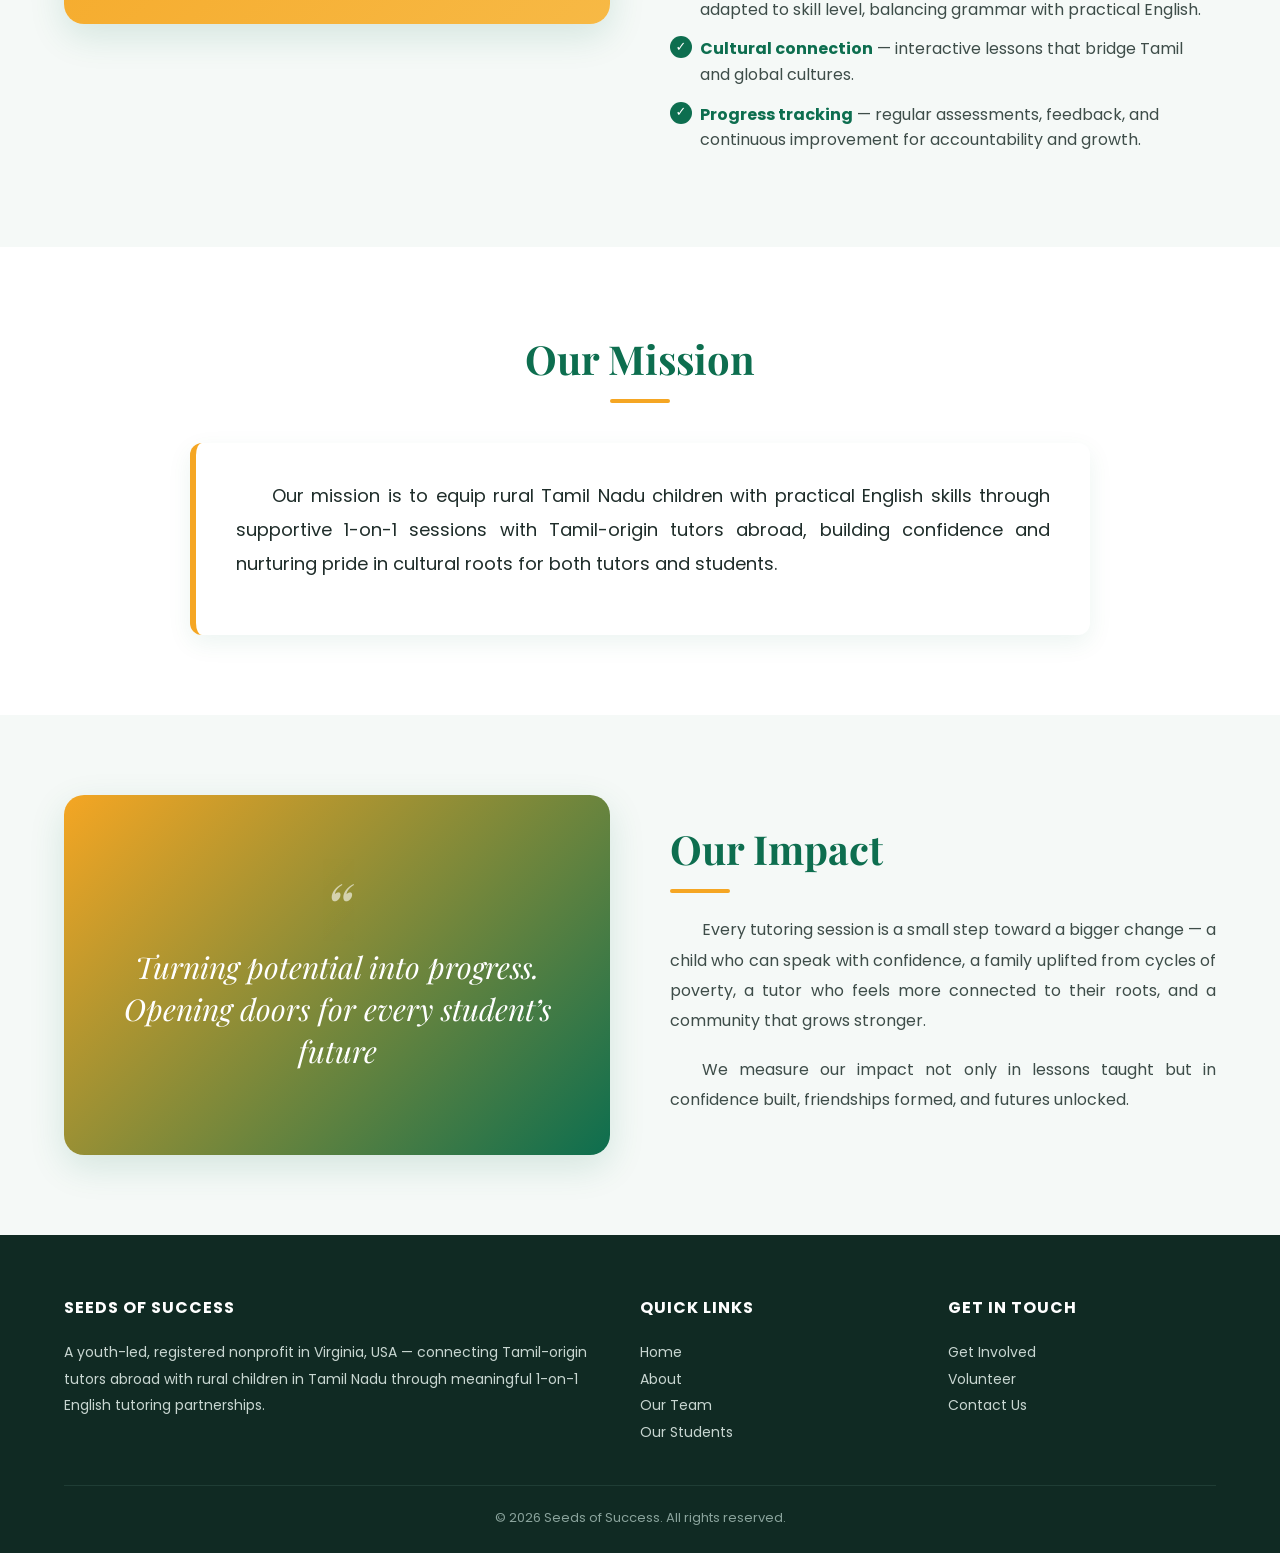
==== commit 8cd81aa2: "Improved frontend changes" ====
--- a/about.html
+++ b/about.html
@@ -67,7 +67,7 @@
             This is not just about learning grammar — it is about building <strong>confidence, curiosity, and a love for communication</strong>.</p>
         </div>
         <div class="section-visual visual-story">
-          <div class="quote">Bridging language barriers to empower every child with limitless possibilities.</div>
+          <div class="quote">Connecting intergenerational Tamil-origin tutors across the world with children in rural Tamil Nadu.</div>
         </div>
       </div>
     </div>
@@ -87,11 +87,11 @@
             <li><strong>Ongoing adult volunteer support</strong> — ensuring smooth communication, scheduling, and oversight for both tutors and students.</li>
             <li><strong>Tailored learning materials</strong> — customized lesson plans adapted to skill level, balancing grammar with practical English.</li>
             <li><strong>Cultural connection</strong> — interactive lessons that bridge Tamil and global cultures.</li>
-            <li><strong>Progress tracking</strong> — regular assessments, feedback, and continuous improvement.</li>
+            <li><strong>Progress tracking</strong> — regular assessments, feedback, and continuous improvement for accountability and growth.</li>
           </ul>
         </div>
         <div class="section-visual visual-approach">
-          <div class="quote">Structured, yet flexible. Personal, yet scalable. One child, one tutor, one journey at a time.</div>
+          <div class="quote">Cultivating confidence through personalized, impact-driven English instructions.</div>
         </div>
       </div>
     </div>
@@ -115,7 +115,7 @@
     <div class="container">
       <div class="section-grid">
         <div class="section-visual visual-impact">
-          <div class="quote">Every session is a small step toward a bigger change.</div>
+          <div class="quote">Turning potential into progress. Opening doors for every student’s future</div>
         </div>
         <div class="section-content">
           <h2>Our Impact</h2>
@@ -149,7 +149,7 @@
           <ul>
             <li><a href="getinvolved.html">Get Involved</a></li>
             <li><a href="volunteer.html">Volunteer</a></li>
-            <li><a href="mailto:contact@soslearn.org">contact@soslearn.org</a></li>
+            <a href="contact.html" class="footer-contact-btn">Contact Us</a>
           </ul>
         </div>
       </div>
--- a/css/common.css
+++ b/css/common.css
@@ -91,8 +91,8 @@
   color: #0d6e4f;
 }
 .brand-mark {
-  width: 46px;
-  height: 46px;
+  width: 55px;
+  height: 55px;
   border-radius: 50%;
   background: linear-gradient(135deg, #0d6e4f, #f5a623);
   display: flex;
@@ -444,6 +444,86 @@
 }
 
 
+.page-loader {
+  position: fixed;
+  inset: 0;
+  background: linear-gradient(135deg, #ffffff, #f5f9f7);
+  display: flex;
+  align-items: center;
+  justify-content: center;
+  z-index: 9999999;
+  opacity: 0;
+  visibility: hidden;
+  transition: opacity 0.3s ease, visibility 0.3s ease;
+}
+
+.page-loader.show {
+  opacity: 1;
+  visibility: visible;
+}
+
+.loader-card {
+  text-align: center;
+  animation: loaderFadeUp 0.4s ease both;
+}
+
+.loader-card img {
+  width: 82px;
+  height: 82px;
+  border-radius: 50%;
+  object-fit: cover;
+  margin: 0 auto 14px;
+  animation: logoPulse 1s ease-in-out infinite;
+  box-shadow: 0 12px 30px rgba(13, 110, 79, 0.18);
+}
+
+.loader-card h3 {
+  font-family: "Playfair Display", serif;
+  color: #0d6e4f;
+  font-size: 26px;
+  margin-bottom: 6px;
+}
+
+.loader-card p {
+  color: #5a6b66;
+  font-size: 15px;
+  font-weight: 500;
+}
+
+.dots::after {
+  content: "";
+  animation: dots 1.2s steps(4, end) infinite;
+}
+
+@keyframes logoPulse {
+  0%, 100% {
+    transform: scale(1);
+  }
+  50% {
+    transform: scale(1.08);
+  }
+}
+
+@keyframes loaderFadeUp {
+  from {
+    opacity: 0;
+    transform: translateY(14px);
+  }
+  to {
+    opacity: 1;
+    transform: translateY(0);
+  }
+}
+
+@keyframes dots {
+  0% { content: ""; }
+  25% { content: "."; }
+  50% { content: ".."; }
+  75% { content: "..."; }
+  100% { content: ""; }
+}
+
+
 /* Loading Overlay */
 .page-loader {
   position: fixed;
--- a/css/about.css
+++ b/css/about.css
@@ -223,4 +223,12 @@
   .mission-box {
     padding: 28px 22px;
   }
+}
+
+.section-content p,
+.mission-box p {
+    text-indent: 2em;      /* First-line indent */
+    text-align: justify;   /* Professional alignment */
+    line-height: 1.9;
+    margin-bottom: 18px;
 }
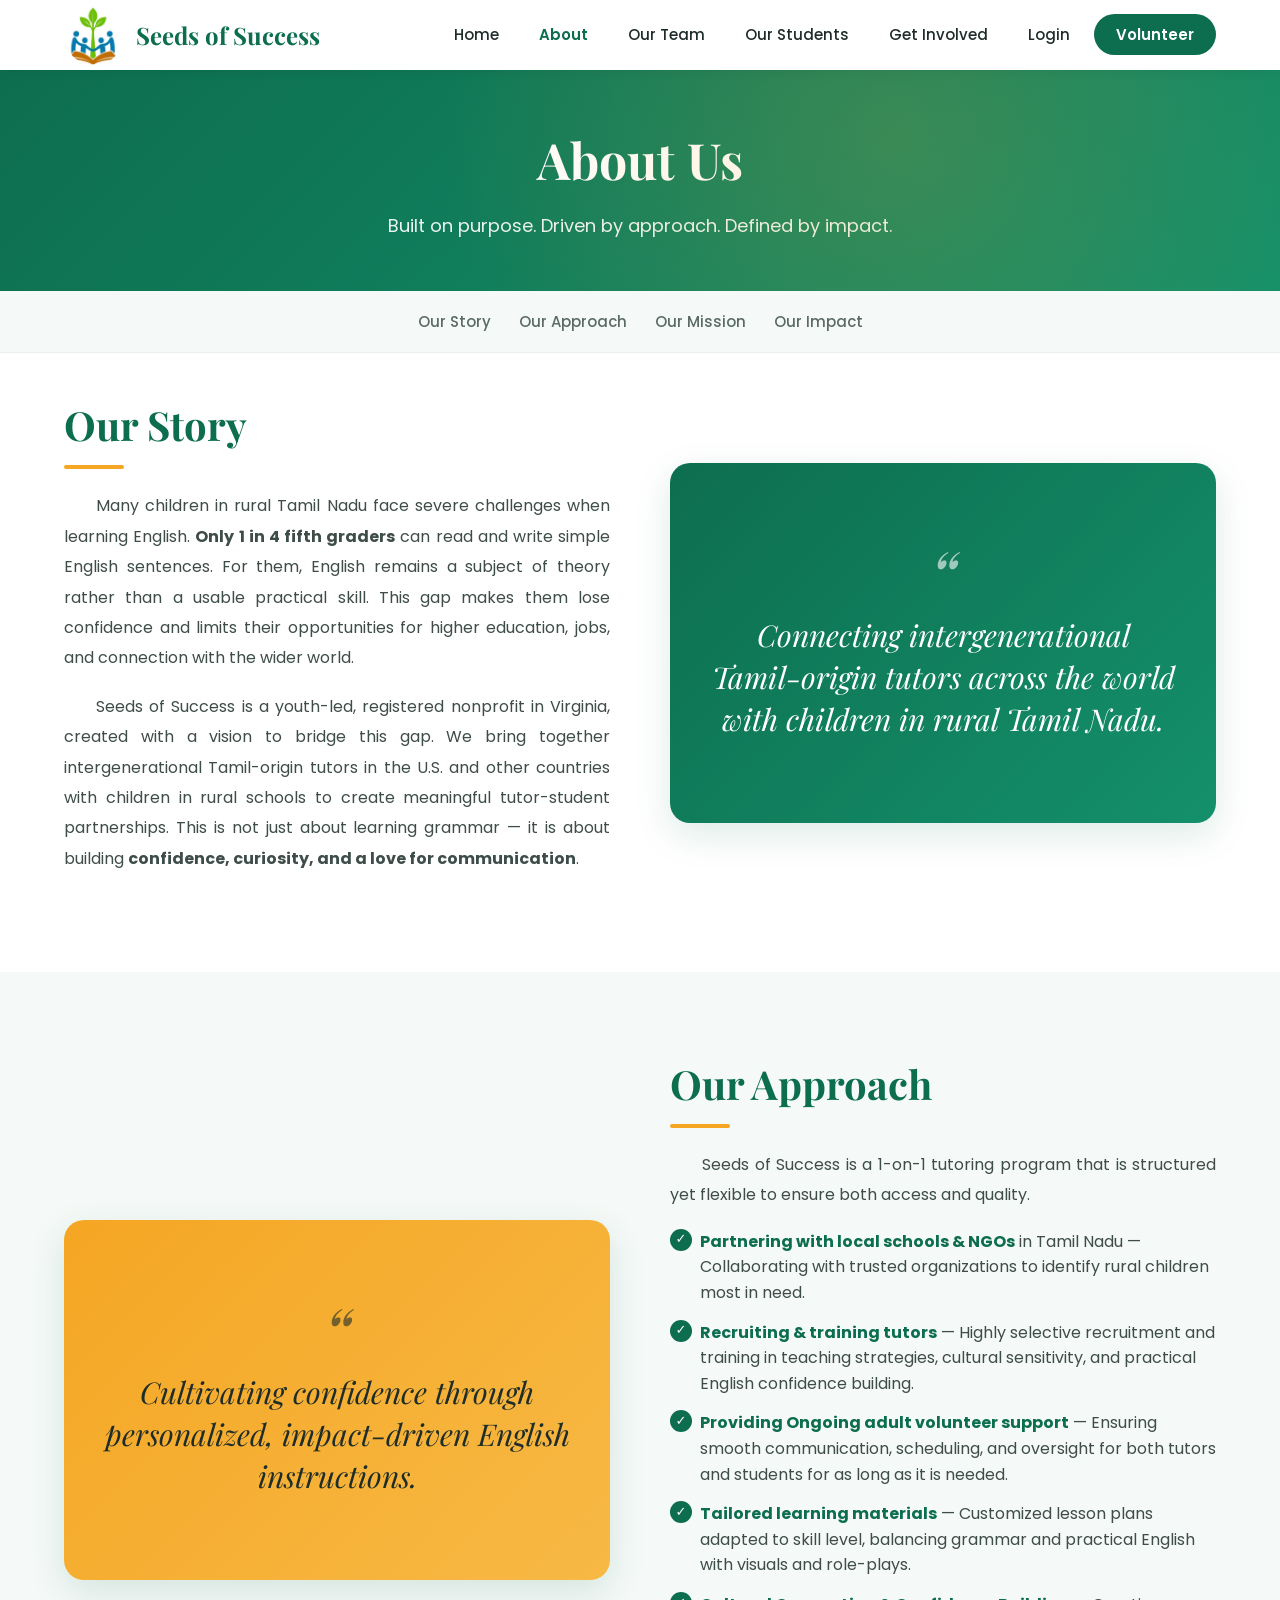
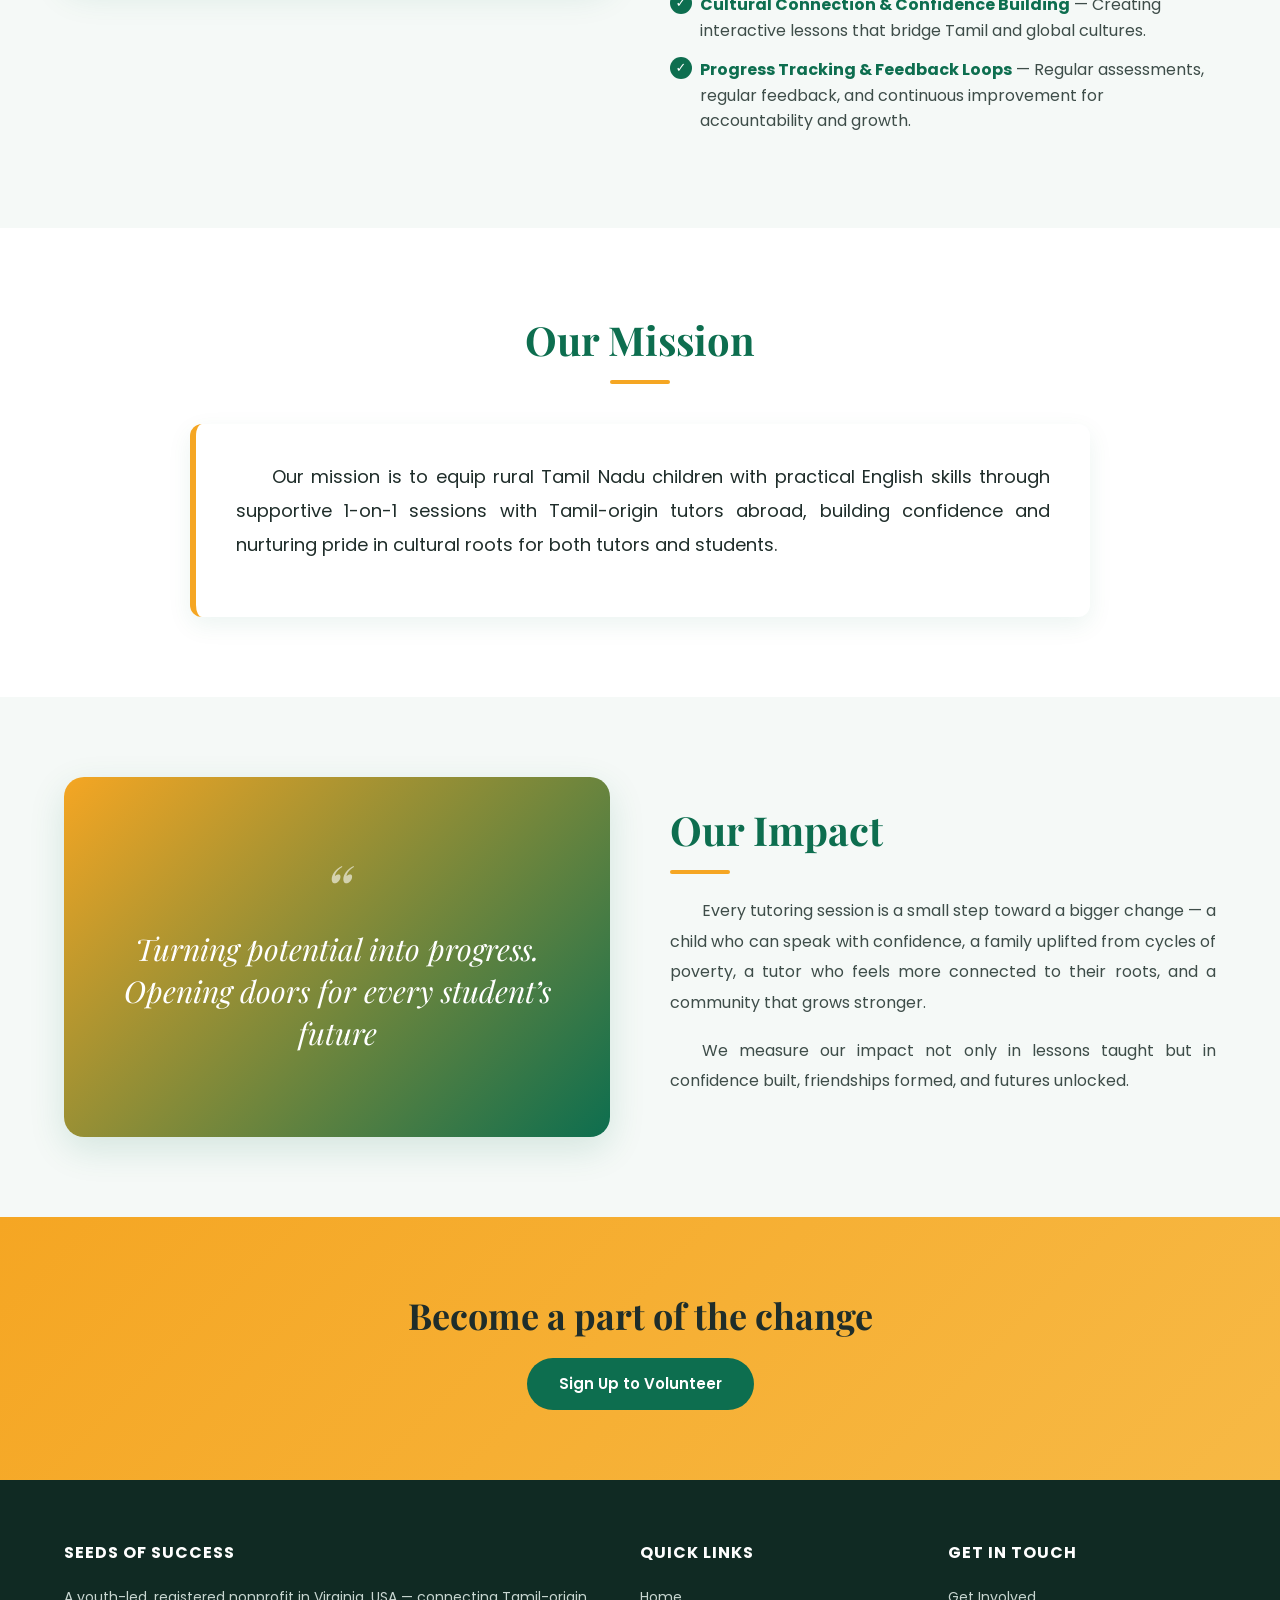
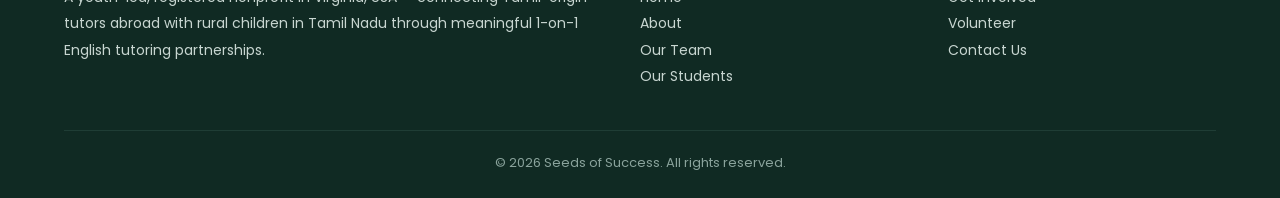
==== commit 941167f3: "Describe your changes" ====
--- a/about.html
+++ b/about.html
@@ -40,7 +40,7 @@
   <section class="page-hero">
     <div class="container page-hero-inner">
       <h1>About Us</h1>
-      <p>How Seeds of Success began, how we teach, and the impact we hope to grow.</p>
+      <p>Built on purpose. Driven by approach. Defined by impact.</p>
     </div>
   </section>
 
@@ -82,12 +82,12 @@
           <div class="lead"></div>
           <p>Seeds of Success is a 1-on-1 tutoring program that is structured yet flexible to ensure both access and quality.</p>
           <ul>
-            <li><strong>Partnering with local schools & NGOs</strong> in Tamil Nadu — collaborating with trusted organizations to identify rural children most in need.</li>
-            <li><strong>Recruiting & training tutors</strong> — highly selective recruitment with training in teaching strategies, cultural sensitivity, and practical English confidence building.</li>
-            <li><strong>Ongoing adult volunteer support</strong> — ensuring smooth communication, scheduling, and oversight for both tutors and students.</li>
-            <li><strong>Tailored learning materials</strong> — customized lesson plans adapted to skill level, balancing grammar with practical English.</li>
-            <li><strong>Cultural connection</strong> — interactive lessons that bridge Tamil and global cultures.</li>
-            <li><strong>Progress tracking</strong> — regular assessments, feedback, and continuous improvement for accountability and growth.</li>
+            <li><strong>Partnering with local schools & NGOs</strong> in Tamil Nadu — Collaborating with trusted organizations to identify rural children most in need.</li>
+            <li><strong>Recruiting & training tutors</strong> — Highly selective recruitment and training in teaching strategies, cultural sensitivity, and practical English confidence building.</li>
+            <li><strong>Providing Ongoing adult volunteer support</strong> — Ensuring smooth communication, scheduling, and oversight for both tutors and students for as long as it is needed.</li>
+            <li><strong>Tailored learning materials</strong> — Customized lesson plans adapted to skill level, balancing grammar and practical English with visuals and role-plays.</li>
+            <li><strong>Cultural Connection & Confidence Building</strong> — Creating interactive lessons that bridge Tamil and global cultures.</li>
+            <li><strong>Progress Tracking & Feedback Loops</strong> — Regular assessments, regular feedback, and continuous improvement for accountability and growth.</li>
           </ul>
         </div>
         <div class="section-visual visual-approach">
@@ -111,19 +111,26 @@
   </section>
 
   <!-- ============== OUR IMPACT ============== -->
-  <section class="section section-soft" id="impact">
+  <section class="section section-soft">
     <div class="container">
       <div class="section-grid">
         <div class="section-visual visual-impact">
           <div class="quote">Turning potential into progress. Opening doors for every student’s future</div>
         </div>
         <div class="section-content">
-          <h2>Our Impact</h2>
+          <h2 id="impact">Our Impact</h2>
           <div class="lead"></div>
           <p>Every tutoring session is a small step toward a bigger change — a child who can speak with confidence, a family uplifted from cycles of poverty, a tutor who feels more connected to their roots, and a community that grows stronger.</p>
           <p>We measure our impact not only in lessons taught but in confidence built, friendships formed, and futures unlocked.</p>
         </div>
       </div>
+    </div>
+  </section>
+
+  <section class="cta-band">
+    <div class="container">
+      <h2>Become a part of the change</h2>
+      <a href="volunteer.html" class="btn">Sign Up to Volunteer</a>
     </div>
   </section>
 
@@ -149,7 +156,7 @@
           <ul>
             <li><a href="getinvolved.html">Get Involved</a></li>
             <li><a href="volunteer.html">Volunteer</a></li>
-            <a href="contact.html" class="footer-contact-btn">Contact Us</a>
+            <li><a href="contact.html">Contact Us</a></li>
           </ul>
         </div>
       </div>
--- a/css/common.css
+++ b/css/common.css
@@ -75,6 +75,10 @@
   background: #ffffff;
   box-shadow: 0 2px 12px rgba(0, 0, 0, 0.06);
 }
+.brand span {
+  font-size: 24px;
+  margin-top: 0;
+}
 .nav-wrap {
   height: 70px;
   display: flex;
@@ -91,8 +95,8 @@
   color: #0d6e4f;
 }
 .brand-mark {
-  width: 55px;
-  height: 55px;
+  width: 60px;
+  height: 60px;
   border-radius: 50%;
   background: linear-gradient(135deg, #0d6e4f, #f5a623);
   display: flex;
@@ -132,19 +136,22 @@
 .hamburger {
   display: none;
   flex-direction: column;
-  gap: 5px;
+  justify-content: center;
+  gap: 6px;
   background: none;
   border: none;
   cursor: pointer;
   padding: 8px;
 }
+
 .hamburger span {
   display: block;
-  width: 26px;
+  width: 30px;
   height: 3px;
   background: #0d6e4f;
-  border-radius: 2px;
+  border-radius: 3px;
   transition: all 0.3s ease;
+  margin: 0;
 }
 .hamburger.open span:nth-child(1) { transform: translateY(8px) rotate(45deg); }
 .hamburger.open span:nth-child(2) { opacity: 0; }
@@ -226,10 +233,11 @@
 .page-hero {
   background: linear-gradient(135deg, #0d6e4f, #14906a);
   color: #fff;
-  padding: 90px 0 80px;
+  padding: 50px 0 50px;
   text-align: center;
   position: relative;
   overflow: hidden;
+
 }
 .page-hero::after {
   content: "";
@@ -562,4 +570,32 @@
   to {
     transform: rotate(360deg);
   }
+}
+
+/* 4. CTA band */
+.cta-band {
+  background: linear-gradient(135deg, #f5a623, #f7b945);
+  color: #1f2d2a;
+  padding: 70px 0;
+  text-align: center;
+}
+
+.cta-band h2 {
+  font-family: "Playfair Display", serif;
+  font-size: clamp(26px, 3.5vw, 36px);
+  margin-bottom: 14px;
+}
+
+.cta-band p {
+  margin-bottom: 28px;
+  font-size: 17px;
+}
+
+.cta-band .btn {
+  background: #0d6e4f;
+  color: #fff;
+}
+
+.cta-band .btn:hover {
+  background: #0a5239;
 }
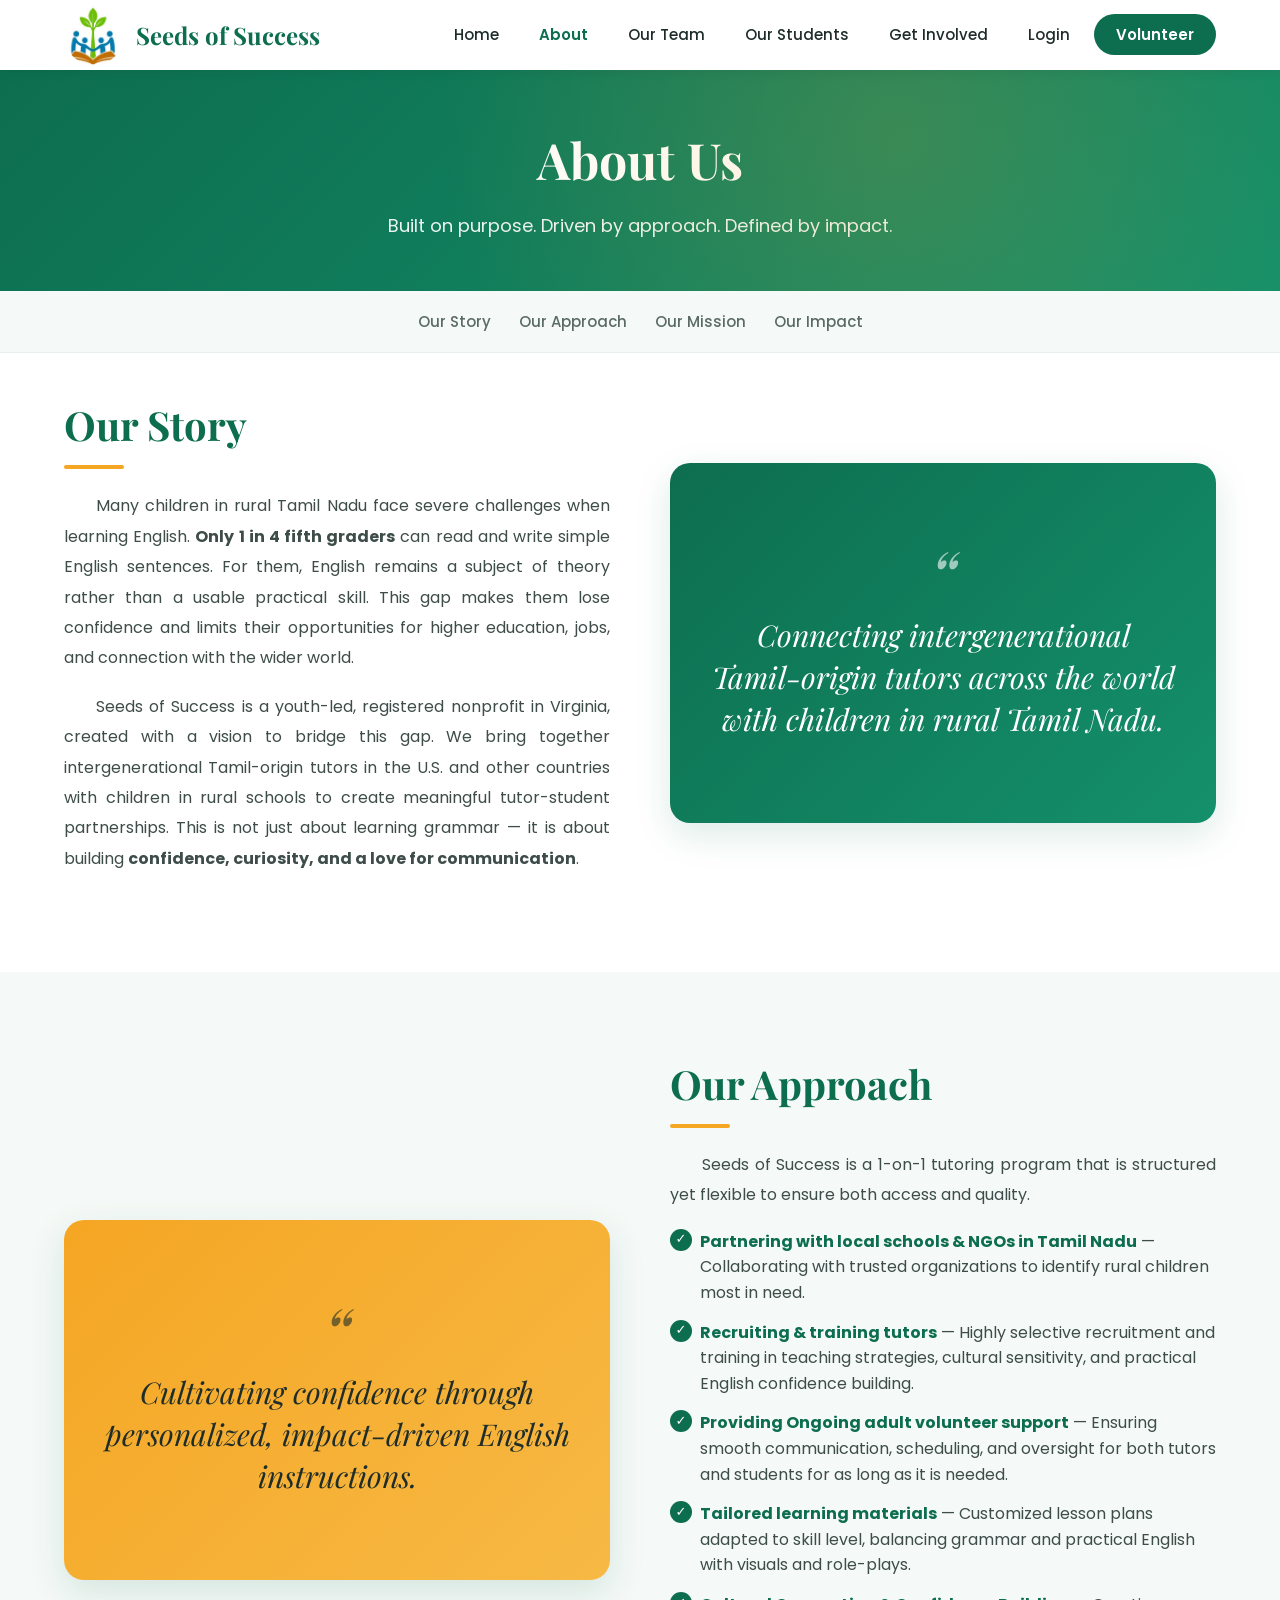
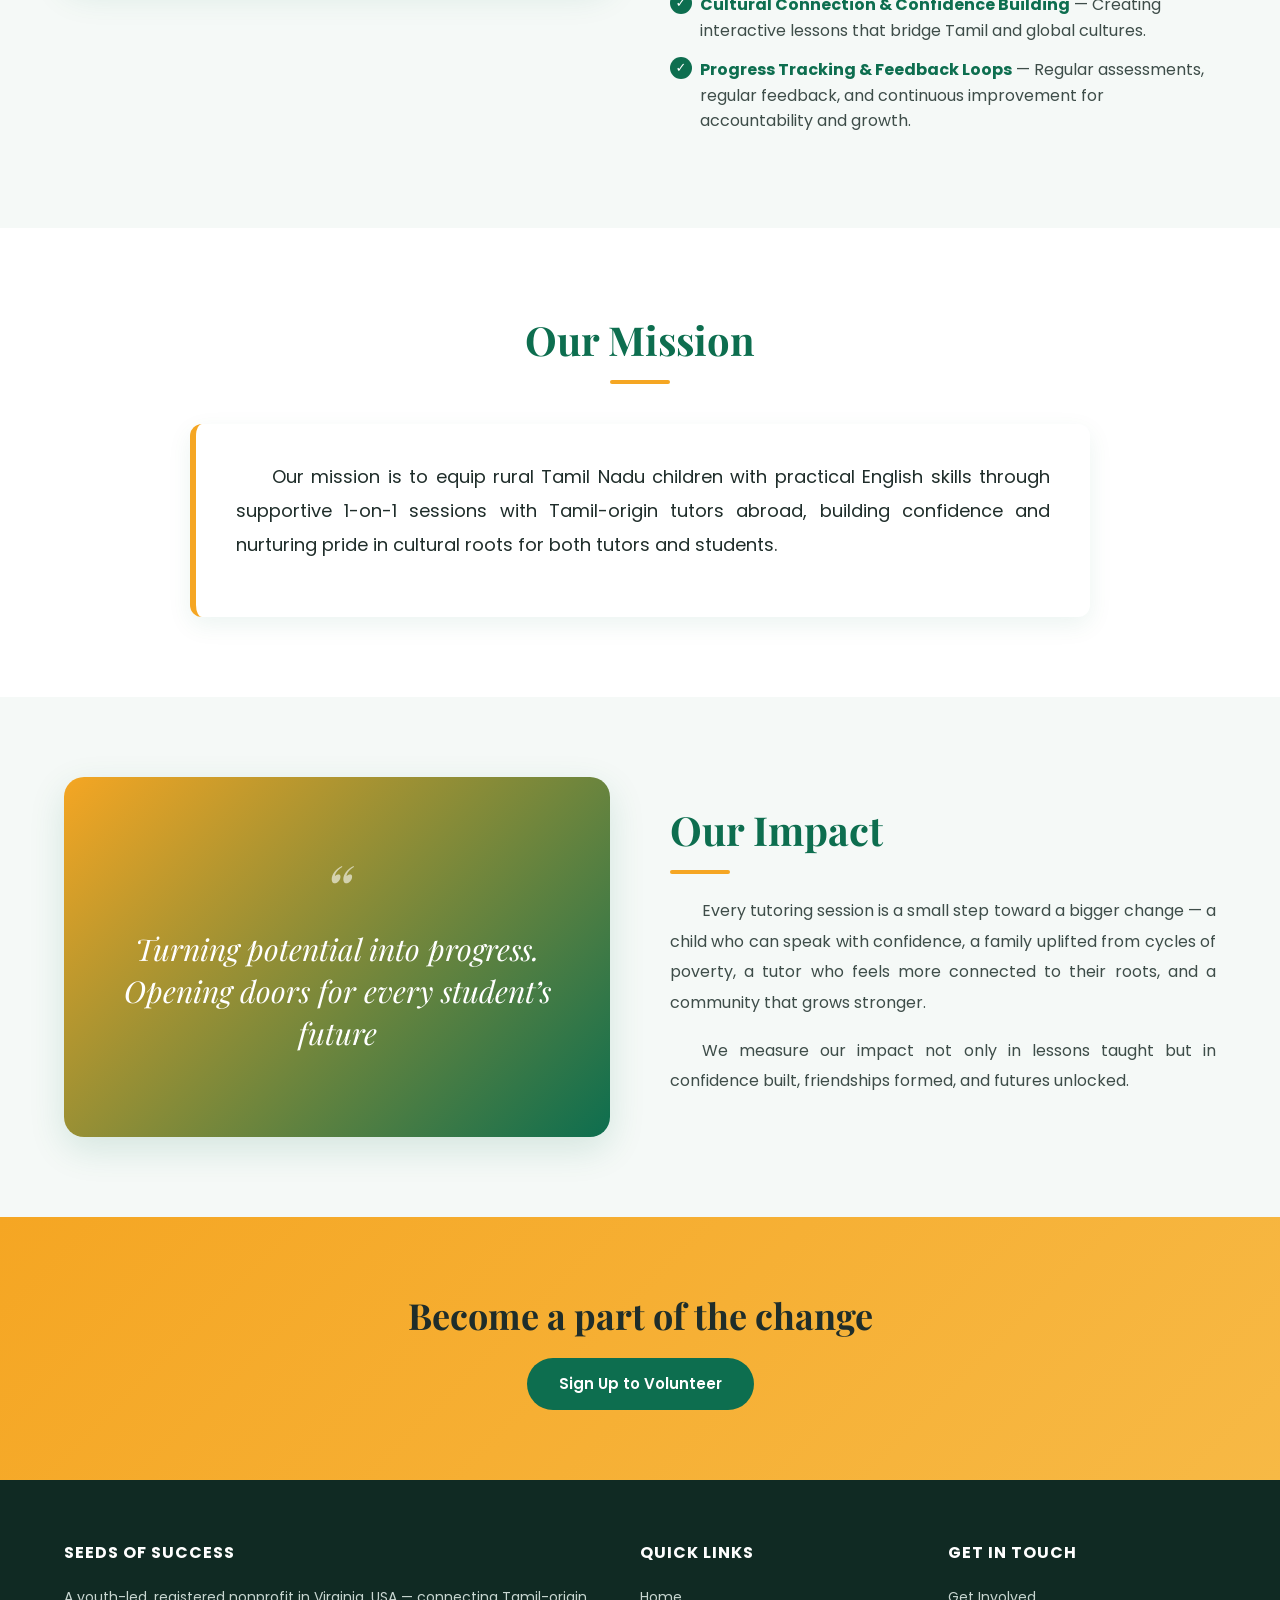
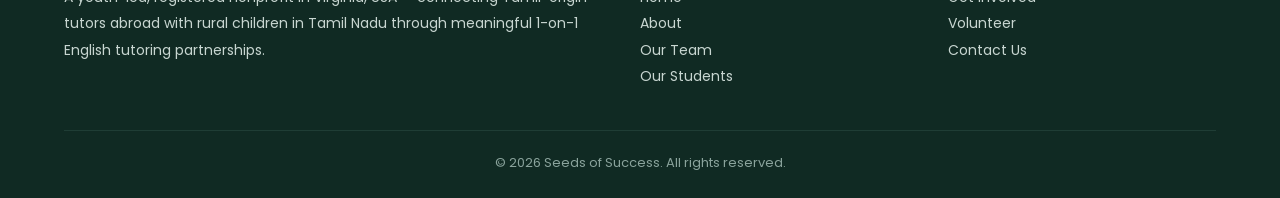
==== commit 68bfce01: "Describe your changes" ====
--- a/about.html
+++ b/about.html
@@ -82,7 +82,7 @@
           <div class="lead"></div>
           <p>Seeds of Success is a 1-on-1 tutoring program that is structured yet flexible to ensure both access and quality.</p>
           <ul>
-            <li><strong>Partnering with local schools & NGOs</strong> in Tamil Nadu — Collaborating with trusted organizations to identify rural children most in need.</li>
+            <li><strong>Partnering with local schools & NGOs in Tamil Nadu</strong> — Collaborating with trusted organizations to identify rural children most in need.</li>
             <li><strong>Recruiting & training tutors</strong> — Highly selective recruitment and training in teaching strategies, cultural sensitivity, and practical English confidence building.</li>
             <li><strong>Providing Ongoing adult volunteer support</strong> — Ensuring smooth communication, scheduling, and oversight for both tutors and students for as long as it is needed.</li>
             <li><strong>Tailored learning materials</strong> — Customized lesson plans adapted to skill level, balancing grammar and practical English with visuals and role-plays.</li>
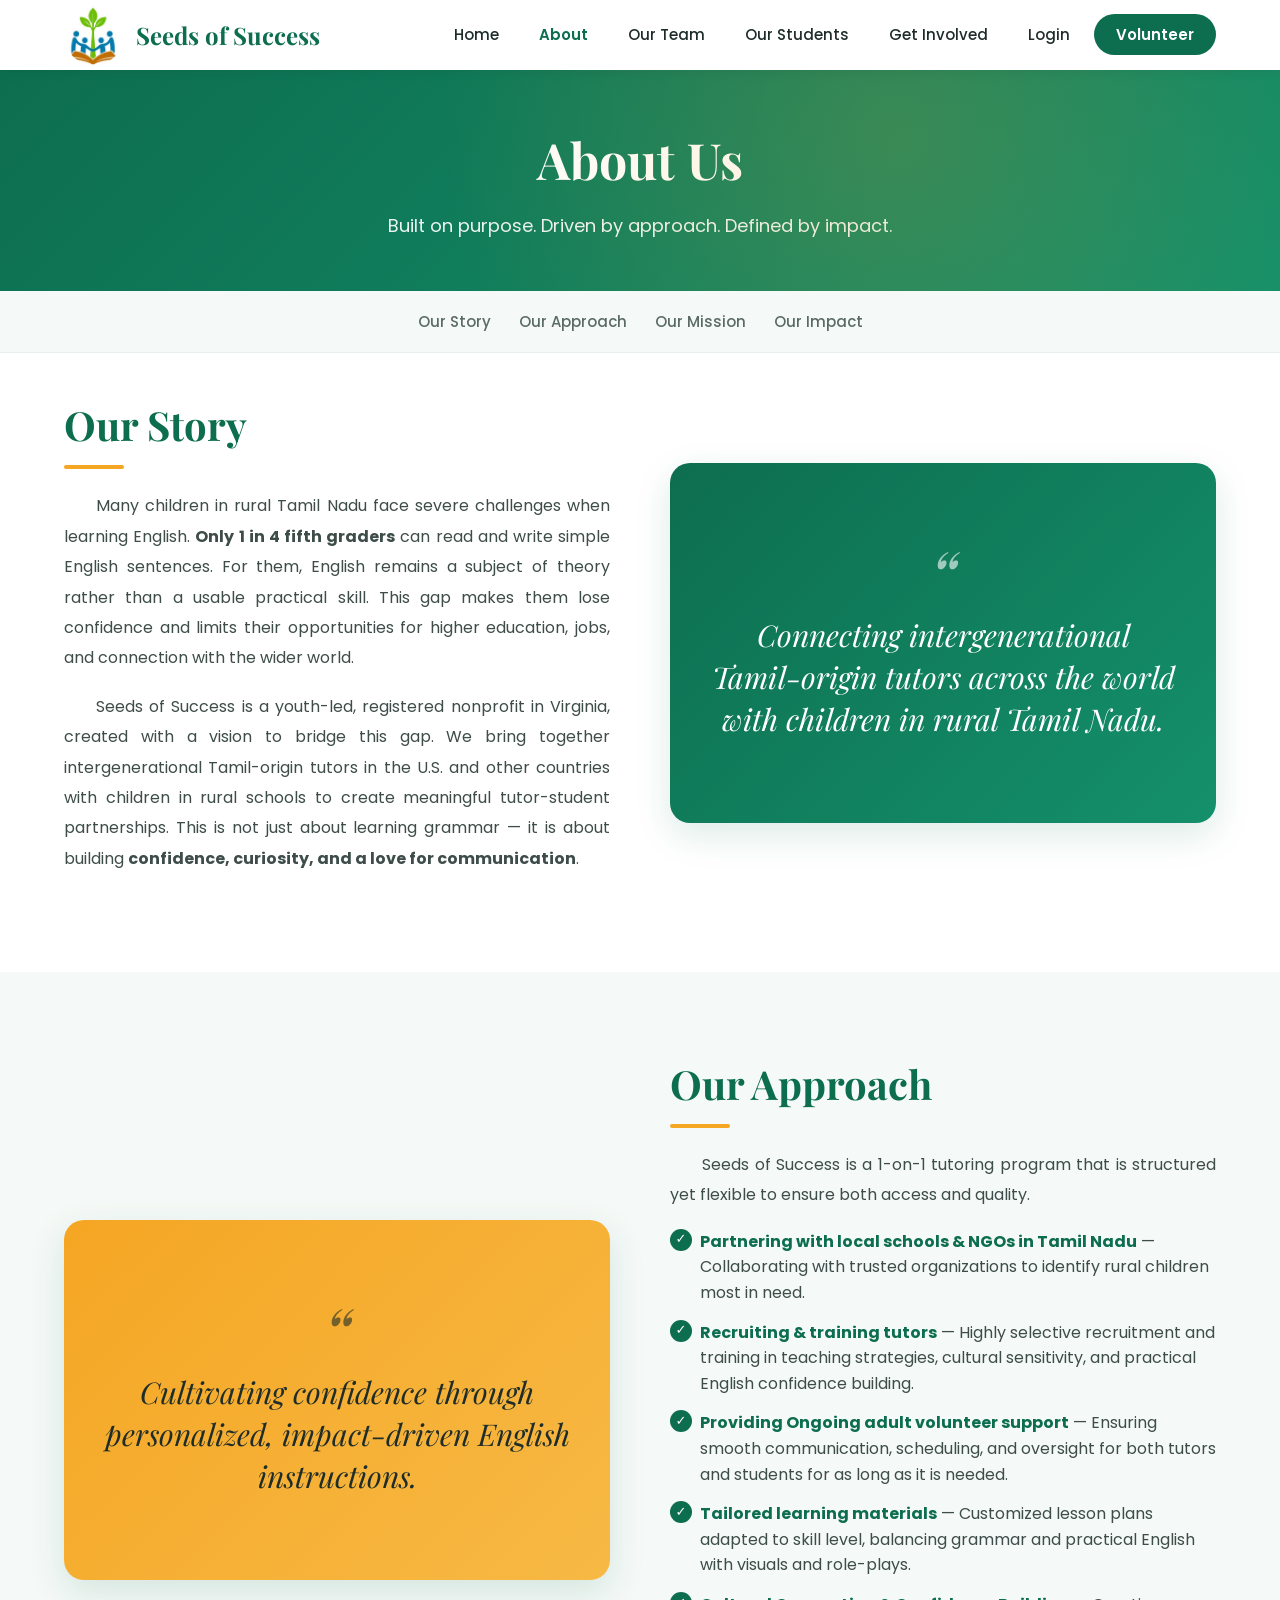
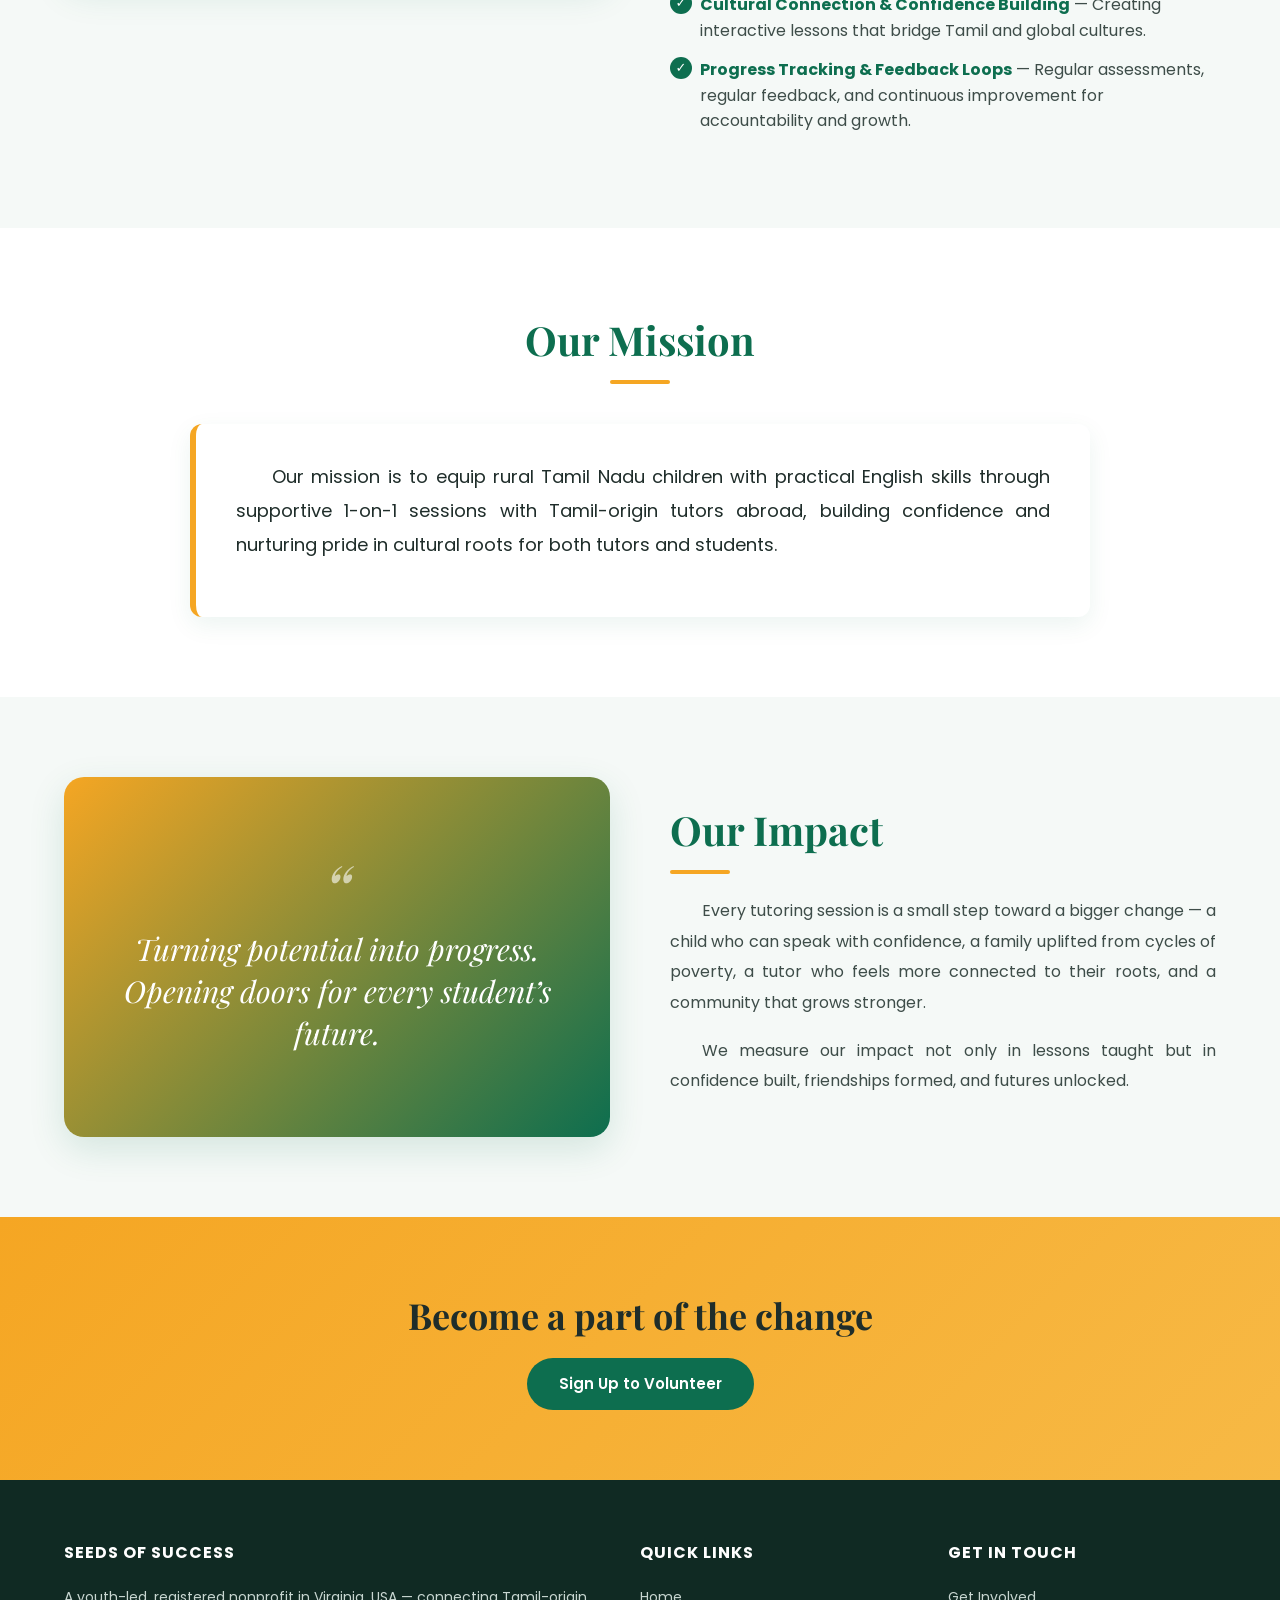
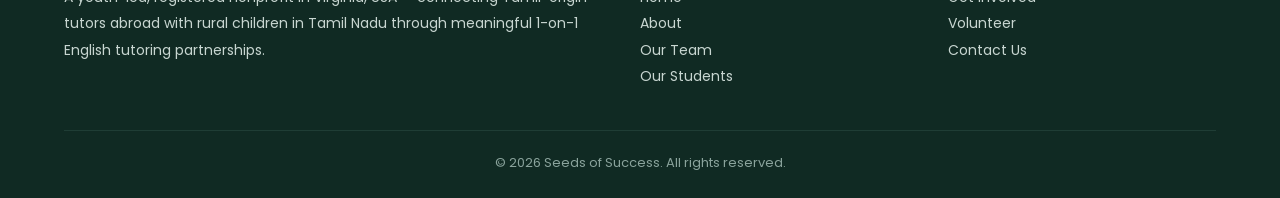
==== commit 96a453a6: "Describe your changes" ====
--- a/about.html
+++ b/about.html
@@ -115,7 +115,7 @@
     <div class="container">
       <div class="section-grid">
         <div class="section-visual visual-impact">
-          <div class="quote">Turning potential into progress. Opening doors for every student’s future</div>
+          <div class="quote">Turning potential into progress. Opening doors for every student’s future.</div>
         </div>
         <div class="section-content">
           <h2 id="impact">Our Impact</h2>
